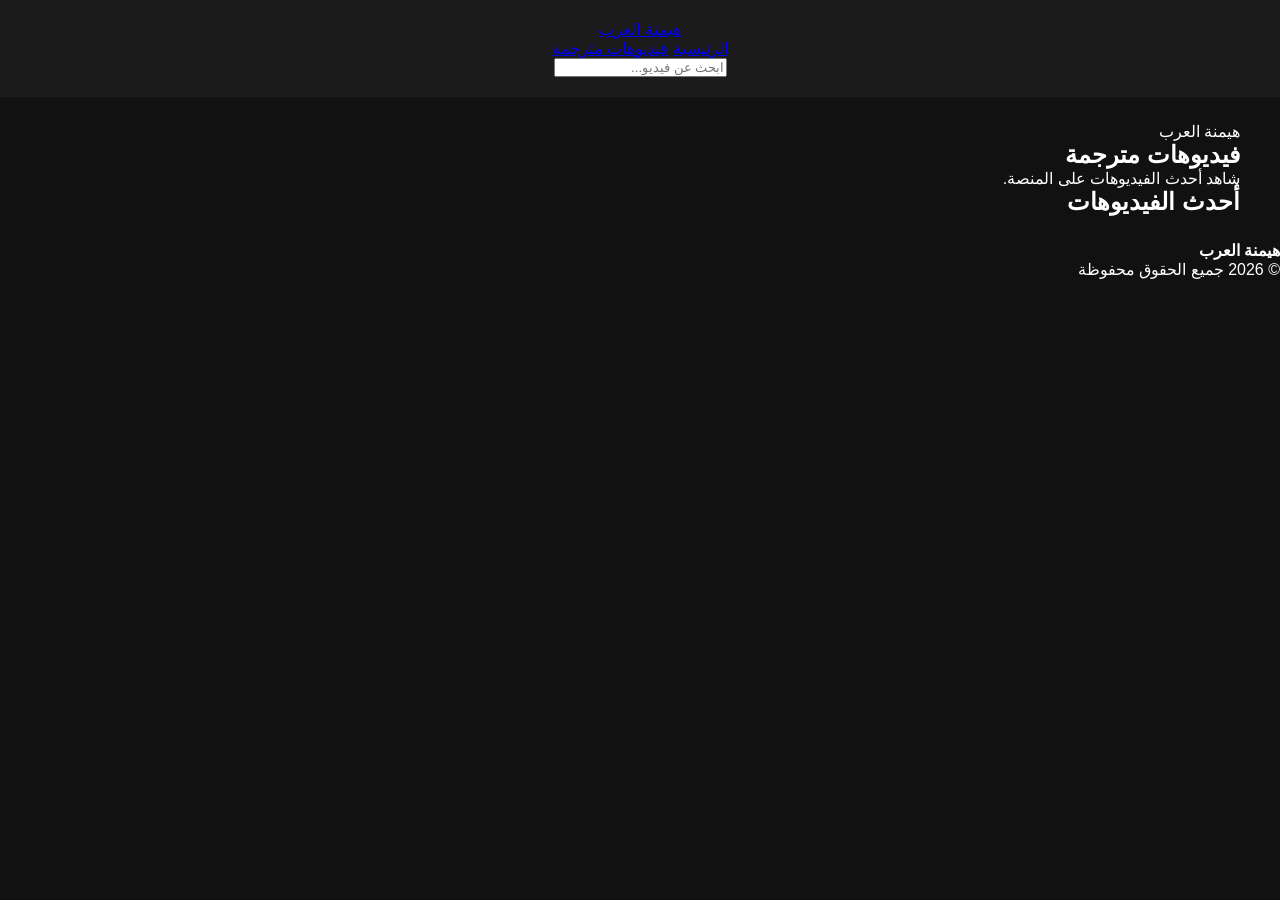
==== index.html @ cd554ab3 "Update index.html" ====
<!DOCTYPE html>
<html lang="ar" dir="rtl">
<head>
  <meta charset="UTF-8">
  <meta name="viewport" content="width=device-width, initial-scale=1.0">
  <title>هيمنة العرب</title>
  <link rel="stylesheet" href="style.css">
</head>

<body>

<header class="header">
  <a href="index.html" class="logo">هيمنة العرب</a>

  <nav>
    <a href="index.html">الرئيسية</a>
    <a href="#videos">فيديوهات مترجمة</a>
  </nav>

  <input
    id="searchInput"
    type="search"
    placeholder="ابحث عن فيديو..."
  >
</header>

<main>

  <section class="hero">
    <span>هيمنة العرب</span>
    <h1>فيديوهات مترجمة</h1>
    <p>شاهد أحدث الفيديوهات على المنصة.</p>
  </section>

  <section id="videos">

    <div class="section-title">
      <h2>أحدث الفيديوهات</h2>
      <span id="videoCount"></span>
    </div>

    <div id="videosGrid" class="videos-grid"></div>

  </section>

</main>

<footer>
  <strong>هيمنة العرب</strong>
  <p>© 2026 جميع الحقوق محفوظة</p>
</footer>

<script src="script.js"></script>

</body>
</html>
---- style.css ----
* {
    box-sizing: border-box;
    margin: 0;
    padding: 0;
}

body {
    background: #111;
    color: white;
    font-family: Arial, sans-serif;
}

header {
    background: #1c1c1c;
    padding: 20px;
    text-align: center;
    position: sticky;
    top: 0;
    z-index: 10;
}

header h1 {
    margin-bottom: 15px;
}

#search {
    width: 90%;
    max-width: 500px;
    padding: 12px;
    border: none;
    border-radius: 8px;
    font-size: 16px;
}

main {
    width: 95%;
    max-width: 1200px;
    margin: 25px auto;
}

.video-grid {
    display: grid;
    grid-template-columns: repeat(auto-fit, minmax(220px, 1fr));
    gap: 20px;
}

.video-card {
    background: #1e1e1e;
    border-radius: 10px;
    overflow: hidden;
    padding-bottom: 15px;
}

.video-card img {
    width: 100%;
    height: 150px;
    object-fit: cover;
    display: block;
}

.video-card h2 {
    font-size: 18px;
    padding: 12px;
}

.video-card button {
    margin-left: 12px;
    padding: 9px 15px;
    border: none;
    border-radius: 6px;
    cursor: pointer;
}

.player-section {
    margin-top: 35px;
    background: #1c1c1c;
    padding: 20px;
    border-radius: 10px;
}

.player-section h2 {
    margin-bottom: 15px;
}

#videoPlayer {
    width: 100%;
    max-height: 600px;
    background: black;
}

@media (max-width: 600px) {

    .video-grid {
        grid-template-columns: repeat(2, 1fr);
        gap: 10px;
    }

    .video-card img {
        height: 110px;
    }

    .video-card h2 {
        font-size: 15px;
    }
}
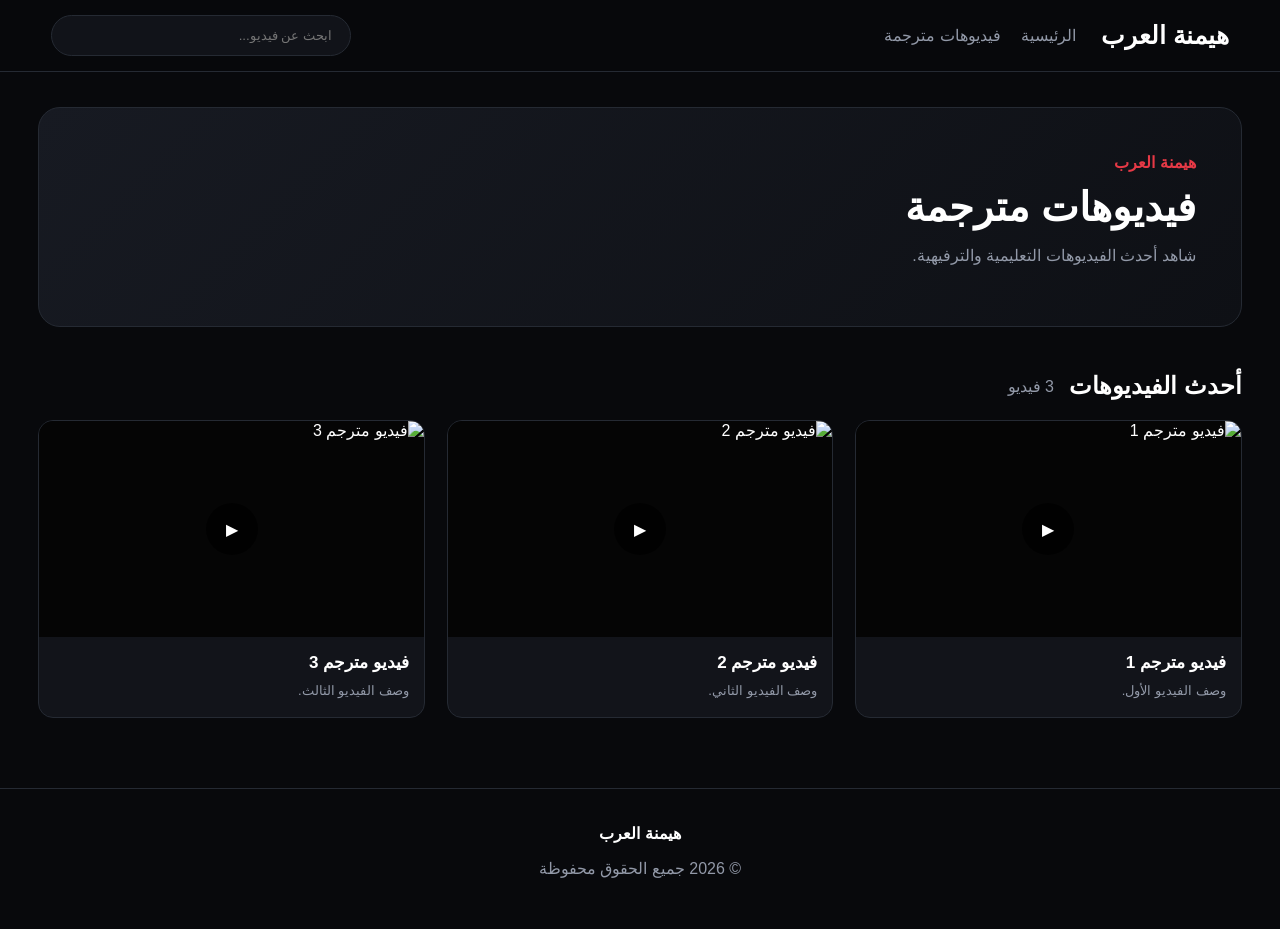
==== commit ff3a15b1: "Update index.html" ====
--- a/index.html
+++ b/index.html
@@ -3,14 +3,17 @@
 <head>
   <meta charset="UTF-8">
   <meta name="viewport" content="width=device-width, initial-scale=1.0">
-  <title>هيمنة العرب</title>
+  <title>هيمنة العرب | فيديوهات مترجمة</title>
   <link rel="stylesheet" href="style.css">
 </head>
 
 <body>
 
 <header class="header">
-  <a href="index.html" class="logo">هيمنة العرب</a>
+
+  <a href="index.html" class="logo">
+    هيمنة العرب
+  </a>
 
   <nav>
     <a href="index.html">الرئيسية</a>
@@ -22,33 +25,58 @@
     type="search"
     placeholder="ابحث عن فيديو..."
   >
+
 </header>
+
 
 <main>
 
   <section class="hero">
-    <span>هيمنة العرب</span>
-    <h1>فيديوهات مترجمة</h1>
-    <p>شاهد أحدث الفيديوهات على المنصة.</p>
+
+    <div>
+      <span>هيمنة العرب</span>
+
+      <h1>فيديوهات مترجمة</h1>
+
+      <p>
+        شاهد أحدث الفيديوهات التعليمية والترفيهية.
+      </p>
+    </div>
+
   </section>
+
 
   <section id="videos">
 
     <div class="section-title">
+
       <h2>أحدث الفيديوهات</h2>
+
       <span id="videoCount"></span>
+
     </div>
 
-    <div id="videosGrid" class="videos-grid"></div>
+
+    <div
+      id="videosGrid"
+      class="videos-grid">
+    </div>
 
   </section>
 
 </main>
 
+
 <footer>
+
   <strong>هيمنة العرب</strong>
-  <p>© 2026 جميع الحقوق محفوظة</p>
+
+  <p>
+    © 2026 جميع الحقوق محفوظة
+  </p>
+
 </footer>
+
 
 <script src="script.js"></script>
 
--- a/style.css
+++ b/style.css
@@ -1,105 +1,364 @@
 * {
-    box-sizing: border-box;
-    margin: 0;
-    padding: 0;
+  box-sizing: border-box;
+}
+
+:root {
+  --bg: #08090c;
+  --card: #12141a;
+  --border: #252a33;
+  --text: #ffffff;
+  --muted: #9299a8;
+  --accent: #e63946;
 }
 
 body {
-    background: #111;
-    color: white;
-    font-family: Arial, sans-serif;
-}
-
-header {
-    background: #1c1c1c;
-    padding: 20px;
-    text-align: center;
-    position: sticky;
-    top: 0;
-    z-index: 10;
-}
-
-header h1 {
-    margin-bottom: 15px;
-}
-
-#search {
-    width: 90%;
-    max-width: 500px;
-    padding: 12px;
-    border: none;
-    border-radius: 8px;
-    font-size: 16px;
+  margin: 0;
+  background: var(--bg);
+  color: var(--text);
+  font-family: Arial, Tahoma, sans-serif;
+}
+
+a {
+  color: inherit;
+  text-decoration: none;
+}
+
+.header {
+  position: sticky;
+  top: 0;
+  z-index: 10;
+
+  min-height: 72px;
+  padding: 12px 4%;
+
+  display: flex;
+  align-items: center;
+  gap: 25px;
+
+  background: rgba(8, 9, 12, .95);
+  border-bottom: 1px solid var(--border);
+}
+
+.logo {
+  font-size: 25px;
+  font-weight: 900;
+  white-space: nowrap;
+}
+
+nav {
+  display: flex;
+  gap: 20px;
+}
+
+nav a,
+.back-top,
+.back-button {
+  color: var(--muted);
+}
+
+nav a:hover,
+.back-top:hover,
+.back-button:hover {
+  color: white;
+}
+
+#searchInput {
+  width: 300px;
+  max-width: 100%;
+  margin-right: auto;
+
+  padding: 12px 18px;
+
+  border: 1px solid var(--border);
+  border-radius: 25px;
+
+  background: #111319;
+  color: white;
+  outline: none;
 }
 
 main {
-    width: 95%;
-    max-width: 1200px;
-    margin: 25px auto;
-}
-
-.video-grid {
-    display: grid;
-    grid-template-columns: repeat(auto-fit, minmax(220px, 1fr));
-    gap: 20px;
+  width: min(1250px, 94%);
+  margin: 35px auto 70px;
+}
+
+.hero {
+  padding: 45px;
+  margin-bottom: 45px;
+
+  border: 1px solid var(--border);
+  border-radius: 22px;
+
+  background: linear-gradient(
+    135deg,
+    #171a22,
+    #0e1015
+  );
+}
+
+.hero span {
+  color: var(--accent);
+  font-weight: bold;
+}
+
+.hero h1 {
+  margin: 12px 0;
+  font-size: 40px;
+}
+
+.hero p {
+  color: var(--muted);
+}
+
+.section-title {
+  display: flex;
+  align-items: center;
+  gap: 15px;
+
+  margin-bottom: 20px;
+}
+
+.section-title h2 {
+  margin: 0;
+}
+
+#videoCount {
+  color: var(--muted);
+}
+
+.videos-grid {
+  display: grid;
+  grid-template-columns: repeat(3, 1fr);
+  gap: 22px;
 }
 
 .video-card {
-    background: #1e1e1e;
-    border-radius: 10px;
-    overflow: hidden;
-    padding-bottom: 15px;
-}
-
-.video-card img {
+  overflow: hidden;
+
+  background: var(--card);
+  border: 1px solid var(--border);
+  border-radius: 15px;
+
+  cursor: pointer;
+  transition: .2s;
+}
+
+.video-card:hover {
+  transform: translateY(-5px);
+  border-color: #3a404d;
+}
+
+.thumbnail {
+  position: relative;
+  width: 100%;
+  aspect-ratio: 16 / 9;
+  background: #050505;
+}
+
+.thumbnail img {
+  width: 100%;
+  height: 100%;
+  object-fit: cover;
+}
+
+.play-icon {
+  position: absolute;
+
+  top: 50%;
+  left: 50%;
+
+  transform: translate(-50%, -50%);
+
+  width: 52px;
+  height: 52px;
+
+  display: flex;
+  align-items: center;
+  justify-content: center;
+
+  border-radius: 50%;
+  background: rgba(0, 0, 0, .75);
+}
+
+.video-info {
+  padding: 15px;
+}
+
+.video-info h3 {
+  margin: 0 0 8px;
+  font-size: 17px;
+}
+
+.video-info p {
+  margin: 0;
+  color: var(--muted);
+  font-size: 13px;
+  line-height: 1.6;
+}
+
+/* صفحة المشاهدة */
+
+.watch-layout {
+  display: grid;
+  grid-template-columns: minmax(0, 1fr) 320px;
+  gap: 25px;
+  align-items: start;
+}
+
+.back-button {
+  display: inline-block;
+  margin-bottom: 15px;
+}
+
+.player-box {
+  width: 100%;
+  aspect-ratio: 16 / 9;
+
+  overflow: hidden;
+
+  background: black;
+  border: 1px solid var(--border);
+  border-radius: 15px;
+}
+
+.player-box iframe {
+  width: 100%;
+  height: 100%;
+  border: 0;
+}
+
+.watch-info h1 {
+  font-size: 27px;
+  line-height: 1.5;
+}
+
+#videoDescription {
+  color: var(--muted);
+  line-height: 1.8;
+}
+
+.like-button {
+  margin-top: 15px;
+
+  padding: 11px 18px;
+
+  border: 1px solid var(--border);
+  border-radius: 10px;
+
+  background: #151820;
+  color: white;
+
+  cursor: pointer;
+}
+
+.like-button.liked {
+  border-color: var(--accent);
+}
+
+/* الاقتراحات */
+
+.sidebar {
+  position: sticky;
+  top: 95px;
+
+  padding: 18px;
+
+  background: var(--card);
+  border: 1px solid var(--border);
+  border-radius: 15px;
+}
+
+.sidebar h2 {
+  margin-top: 0;
+  font-size: 18px;
+}
+
+.related-card {
+  display: flex;
+  gap: 10px;
+
+  padding: 10px 0;
+
+  border-bottom: 1px solid var(--border);
+  cursor: pointer;
+}
+
+.related-thumb {
+  width: 105px;
+  height: 60px;
+
+  flex-shrink: 0;
+
+  overflow: hidden;
+  border-radius: 7px;
+  background: #050505;
+}
+
+.related-thumb img {
+  width: 100%;
+  height: 100%;
+  object-fit: cover;
+}
+
+.related-title {
+  font-size: 13px;
+  line-height: 1.5;
+}
+
+footer {
+  padding: 35px 20px;
+  text-align: center;
+
+  border-top: 1px solid var(--border);
+  color: var(--muted);
+}
+
+footer strong {
+  color: white;
+}
+
+@media (max-width: 950px) {
+
+  .watch-layout {
+    grid-template-columns: 1fr;
+  }
+
+  .sidebar {
+    position: static;
+  }
+}
+
+@media (max-width: 800px) {
+
+  .videos-grid {
+    grid-template-columns: repeat(2, 1fr);
+  }
+
+  nav {
+    display: none;
+  }
+}
+
+@media (max-width: 560px) {
+
+  .header {
+    flex-wrap: wrap;
+  }
+
+  #searchInput {
+    order: 3;
     width: 100%;
-    height: 150px;
-    object-fit: cover;
-    display: block;
-}
-
-.video-card h2 {
-    font-size: 18px;
-    padding: 12px;
-}
-
-.video-card button {
-    margin-left: 12px;
-    padding: 9px 15px;
-    border: none;
-    border-radius: 6px;
-    cursor: pointer;
-}
-
-.player-section {
-    margin-top: 35px;
-    background: #1c1c1c;
-    padding: 20px;
-    border-radius: 10px;
-}
-
-.player-section h2 {
-    margin-bottom: 15px;
-}
-
-#videoPlayer {
-    width: 100%;
-    max-height: 600px;
-    background: black;
-}
-
-@media (max-width: 600px) {
-
-    .video-grid {
-        grid-template-columns: repeat(2, 1fr);
-        gap: 10px;
-    }
-
-    .video-card img {
-        height: 110px;
-    }
-
-    .video-card h2 {
-        font-size: 15px;
-    }
-}+  }
+
+  .hero {
+    padding: 25px;
+  }
+
+  .hero h1 {
+    font-size: 29px;
+  }
+
+  .videos-grid {
+    grid-template-columns: 1fr;
+  }
+}
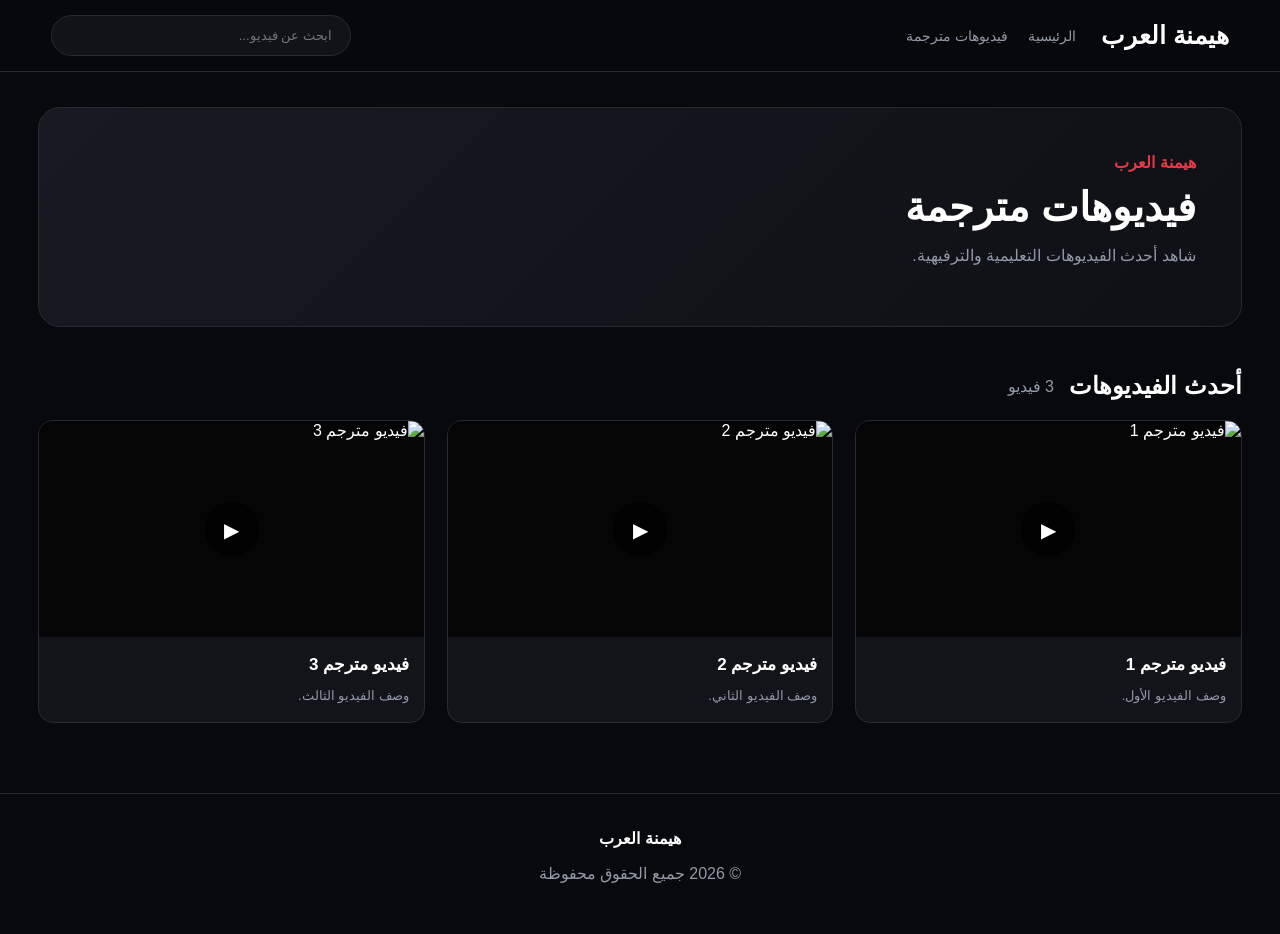
==== commit de1da454: "Refactor index.html with new video section and scripts" ====
--- a/index.html
+++ b/index.html
@@ -1,24 +1,47 @@
 <!DOCTYPE html>
 <html lang="ar" dir="rtl">
+
 <head>
   <meta charset="UTF-8">
-  <meta name="viewport" content="width=device-width, initial-scale=1.0">
-  <title>هيمنة العرب | فيديوهات مترجمة</title>
-  <link rel="stylesheet" href="style.css">
+
+  <meta
+    name="viewport"
+    content="width=device-width, initial-scale=1.0">
+
+  <title>
+    هيمنة العرب | فيديوهات مترجمة
+  </title>
+
+  <link
+    rel="stylesheet"
+    href="style.css">
 </head>
 
+
 <body>
 
+
 <header class="header">
 
-  <a href="index.html" class="logo">
+  <a
+    href="index.html"
+    class="logo">
     هيمنة العرب
   </a>
 
+
   <nav>
-    <a href="index.html">الرئيسية</a>
-    <a href="#videos">فيديوهات مترجمة</a>
+
+    <a href="index.html">
+      الرئيسية
+    </a>
+
+    <a href="#videos">
+      فيديوهات مترجمة
+    </a>
+
   </nav>
+
 
   <input
     id="searchInput"
@@ -29,37 +52,181 @@
 </header>
 
 
+
 <main>
 
+
   <section class="hero">
 
     <div>
-      <span>هيمنة العرب</span>
-
-      <h1>فيديوهات مترجمة</h1>
+
+      <span>
+        هيمنة العرب
+      </span>
+
+      <h1>
+        فيديوهات مترجمة
+      </h1>
 
       <p>
         شاهد أحدث الفيديوهات التعليمية والترفيهية.
       </p>
+
     </div>
 
   </section>
 
 
+
   <section id="videos">
 
     <div class="section-title">
 
-      <h2>أحدث الفيديوهات</h2>
-
-      <span id="videoCount"></span>
+      <h2>
+        أحدث الفيديوهات
+      </h2>
+
+      <span id="videoCount">
+        3 فيديوهات
+      </span>
 
     </div>
+
 
 
     <div
       id="videosGrid"
       class="videos-grid">
+
+
+      <!-- فيديو 1 -->
+
+      <article
+        class="video-card"
+        onclick="openVideo(1)">
+
+        <div class="thumbnail generated-thumbnail">
+
+          <div class="thumbnail-content">
+
+            <span class="thumbnail-brand">
+              هيمنة العرب
+            </span>
+
+            <span class="thumbnail-play">
+              ▶
+            </span>
+
+            <strong>
+              فيديو مترجم 1
+            </strong>
+
+          </div>
+
+        </div>
+
+
+        <div class="video-info">
+
+          <h3>
+            فيديو مترجم 1
+          </h3>
+
+          <p>
+            وصف الفيديو الأول.
+          </p>
+
+        </div>
+
+      </article>
+
+
+
+      <!-- فيديو 2 -->
+
+      <article
+        class="video-card"
+        onclick="openVideo(2)">
+
+        <div class="thumbnail generated-thumbnail">
+
+          <div class="thumbnail-content">
+
+            <span class="thumbnail-brand">
+              هيمنة العرب
+            </span>
+
+            <span class="thumbnail-play">
+              ▶
+            </span>
+
+            <strong>
+              فيديو مترجم 2
+            </strong>
+
+          </div>
+
+        </div>
+
+
+        <div class="video-info">
+
+          <h3>
+            فيديو مترجم 2
+          </h3>
+
+          <p>
+            وصف الفيديو الثاني.
+          </p>
+
+        </div>
+
+      </article>
+
+
+
+      <!-- فيديو 3 -->
+
+      <article
+        class="video-card"
+        onclick="openVideo(3)">
+
+        <div class="thumbnail generated-thumbnail">
+
+          <div class="thumbnail-content">
+
+            <span class="thumbnail-brand">
+              هيمنة العرب
+            </span>
+
+            <span class="thumbnail-play">
+              ▶
+            </span>
+
+            <strong>
+              فيديو مترجم 3
+            </strong>
+
+          </div>
+
+        </div>
+
+
+        <div class="video-info">
+
+          <h3>
+            فيديو مترجم 3
+          </h3>
+
+          <p>
+            وصف الفيديو الثالث.
+          </p>
+
+        </div>
+
+      </article>
+
+
     </div>
 
   </section>
@@ -67,9 +234,12 @@
 </main>
 
 
+
 <footer>
 
-  <strong>هيمنة العرب</strong>
+  <strong>
+    هيمنة العرب
+  </strong>
 
   <p>
     © 2026 جميع الحقوق محفوظة
@@ -78,7 +248,22 @@
 </footer>
 
 
+
+<script>
+
+function openVideo(id) {
+
+  window.location.href =
+    "./watch.html?id=" + id;
+
+}
+
+</script>
+
+
 <script src="script.js"></script>
 
+
 </body>
+
 </html>
--- a/style.css
+++ b/style.css
@@ -11,6 +11,10 @@
   --accent: #e63946;
 }
 
+html {
+  scroll-behavior: smooth;
+}
+
 body {
   margin: 0;
   background: var(--bg);
@@ -23,20 +27,29 @@
   text-decoration: none;
 }
 
+
+/* HEADER */
+
 .header {
   position: sticky;
   top: 0;
-  z-index: 10;
+  z-index: 100;
 
   min-height: 72px;
+
   padding: 12px 4%;
 
   display: flex;
   align-items: center;
+
   gap: 25px;
 
-  background: rgba(8, 9, 12, .95);
-  border-bottom: 1px solid var(--border);
+  background: rgba(8, 9, 12, .96);
+
+  border-bottom:
+    1px solid var(--border);
+
+  backdrop-filter: blur(10px);
 }
 
 .logo {
@@ -50,21 +63,19 @@
   gap: 20px;
 }
 
-nav a,
-.back-top,
-.back-button {
-  color: var(--muted);
-}
-
-nav a:hover,
-.back-top:hover,
-.back-button:hover {
+nav a {
+  color: var(--muted);
+  font-size: 14px;
+}
+
+nav a:hover {
   color: white;
 }
 
 #searchInput {
   width: 300px;
   max-width: 100%;
+
   margin-right: auto;
 
   padding: 12px 18px;
@@ -74,26 +85,40 @@
 
   background: #111319;
   color: white;
+
   outline: none;
 }
+
+
+/* MAIN */
 
 main {
   width: min(1250px, 94%);
-  margin: 35px auto 70px;
-}
+
+  margin:
+    35px auto
+    70px;
+}
+
+
+/* HERO */
 
 .hero {
   padding: 45px;
+
   margin-bottom: 45px;
 
-  border: 1px solid var(--border);
+  border:
+    1px solid var(--border);
+
   border-radius: 22px;
 
-  background: linear-gradient(
-    135deg,
-    #171a22,
-    #0e1015
-  );
+  background:
+    linear-gradient(
+      135deg,
+      #171a22,
+      #0e1015
+    );
 }
 
 .hero span {
@@ -103,16 +128,22 @@
 
 .hero h1 {
   margin: 12px 0;
+
   font-size: 40px;
 }
 
 .hero p {
   color: var(--muted);
 }
+
+
+/* SECTION */
 
 .section-title {
   display: flex;
+
   align-items: center;
+
   gap: 15px;
 
   margin-bottom: 20px;
@@ -126,40 +157,64 @@
   color: var(--muted);
 }
 
+
+/* GRID */
+
 .videos-grid {
   display: grid;
-  grid-template-columns: repeat(3, 1fr);
+
+  grid-template-columns:
+    repeat(3, minmax(0, 1fr));
+
   gap: 22px;
 }
+
+
+/* CARD */
 
 .video-card {
   overflow: hidden;
 
   background: var(--card);
-  border: 1px solid var(--border);
+
+  border:
+    1px solid var(--border);
+
   border-radius: 15px;
 
   cursor: pointer;
-  transition: .2s;
+
+  transition:
+    transform .2s ease,
+    border-color .2s ease;
 }
 
 .video-card:hover {
   transform: translateY(-5px);
-  border-color: #3a404d;
-}
+
+  border-color: #414754;
+}
+
 
 .thumbnail {
   position: relative;
+
   width: 100%;
+
   aspect-ratio: 16 / 9;
+
   background: #050505;
 }
 
 .thumbnail img {
   width: 100%;
   height: 100%;
+
   object-fit: cover;
-}
+
+  display: block;
+}
+
 
 .play-icon {
   position: absolute;
@@ -167,121 +222,193 @@
   top: 50%;
   left: 50%;
 
-  transform: translate(-50%, -50%);
-
-  width: 52px;
-  height: 52px;
+  transform:
+    translate(-50%, -50%);
+
+  width: 55px;
+  height: 55px;
 
   display: flex;
+
   align-items: center;
   justify-content: center;
 
   border-radius: 50%;
-  background: rgba(0, 0, 0, .75);
-}
+
+  background:
+    rgba(0, 0, 0, .75);
+
+  font-size: 20px;
+}
+
 
 .video-info {
   padding: 15px;
 }
 
 .video-info h3 {
-  margin: 0 0 8px;
+  margin:
+    0 0 8px;
+
   font-size: 17px;
+
+  line-height: 1.5;
 }
 
 .video-info p {
   margin: 0;
-  color: var(--muted);
+
+  color: var(--muted);
+
   font-size: 13px;
+
   line-height: 1.6;
 }
 
-/* صفحة المشاهدة */
+
+/* WATCH */
 
 .watch-layout {
   display: grid;
-  grid-template-columns: minmax(0, 1fr) 320px;
+
+  grid-template-columns:
+    minmax(0, 1fr)
+    320px;
+
   gap: 25px;
+
   align-items: start;
 }
+
+.watch-main {
+  min-width: 0;
+}
+
 
 .back-button {
   display: inline-block;
+
   margin-bottom: 15px;
-}
+
+  color: var(--muted);
+}
+
+.back-button:hover {
+  color: white;
+}
+
 
 .player-box {
   width: 100%;
+
   aspect-ratio: 16 / 9;
 
   overflow: hidden;
 
   background: black;
-  border: 1px solid var(--border);
+
+  border:
+    1px solid var(--border);
+
   border-radius: 15px;
 }
 
 .player-box iframe {
   width: 100%;
   height: 100%;
+
   border: 0;
 }
 
+
+.watch-info {
+  padding-top: 20px;
+}
+
 .watch-info h1 {
+  margin: 0 0 12px;
+
   font-size: 27px;
+
   line-height: 1.5;
 }
 
 #videoDescription {
   color: var(--muted);
+
   line-height: 1.8;
 }
+
+
+/* LIKE */
 
 .like-button {
   margin-top: 15px;
 
   padding: 11px 18px;
 
-  border: 1px solid var(--border);
+  border:
+    1px solid var(--border);
+
   border-radius: 10px;
 
   background: #151820;
+
   color: white;
 
   cursor: pointer;
+}
+
+.like-button:hover {
+  background: #20242d;
 }
 
 .like-button.liked {
   border-color: var(--accent);
 }
 
-/* الاقتراحات */
+
+/* SIDEBAR */
 
 .sidebar {
   position: sticky;
+
   top: 95px;
 
   padding: 18px;
 
   background: var(--card);
-  border: 1px solid var(--border);
+
+  border:
+    1px solid var(--border);
+
   border-radius: 15px;
 }
 
 .sidebar h2 {
   margin-top: 0;
+
   font-size: 18px;
 }
+
 
 .related-card {
   display: flex;
+
   gap: 10px;
 
   padding: 10px 0;
 
-  border-bottom: 1px solid var(--border);
+  border-bottom:
+    1px solid var(--border);
+
   cursor: pointer;
 }
+
+.related-card:last-child {
+  border-bottom: 0;
+}
+
 
 .related-thumb {
   width: 105px;
@@ -290,26 +417,37 @@
   flex-shrink: 0;
 
   overflow: hidden;
+
   border-radius: 7px;
+
   background: #050505;
 }
 
 .related-thumb img {
   width: 100%;
   height: 100%;
+
   object-fit: cover;
 }
+
 
 .related-title {
   font-size: 13px;
+
   line-height: 1.5;
 }
+
+
+/* FOOTER */
 
 footer {
   padding: 35px 20px;
+
   text-align: center;
 
-  border-top: 1px solid var(--border);
+  border-top:
+    1px solid var(--border);
+
   color: var(--muted);
 }
 
@@ -317,6 +455,9 @@
   color: white;
 }
 
+
+/* RESPONSIVE */
+
 @media (max-width: 950px) {
 
   .watch-layout {
@@ -326,18 +467,23 @@
   .sidebar {
     position: static;
   }
-}
+
+}
+
 
 @media (max-width: 800px) {
 
   .videos-grid {
-    grid-template-columns: repeat(2, 1fr);
+    grid-template-columns:
+      repeat(2, minmax(0, 1fr));
   }
 
   nav {
     display: none;
   }
-}
+
+}
+
 
 @media (max-width: 560px) {
 
@@ -361,4 +507,9 @@
   .videos-grid {
     grid-template-columns: 1fr;
   }
-}
+
+  .watch-info h1 {
+    font-size: 21px;
+  }
+
+}
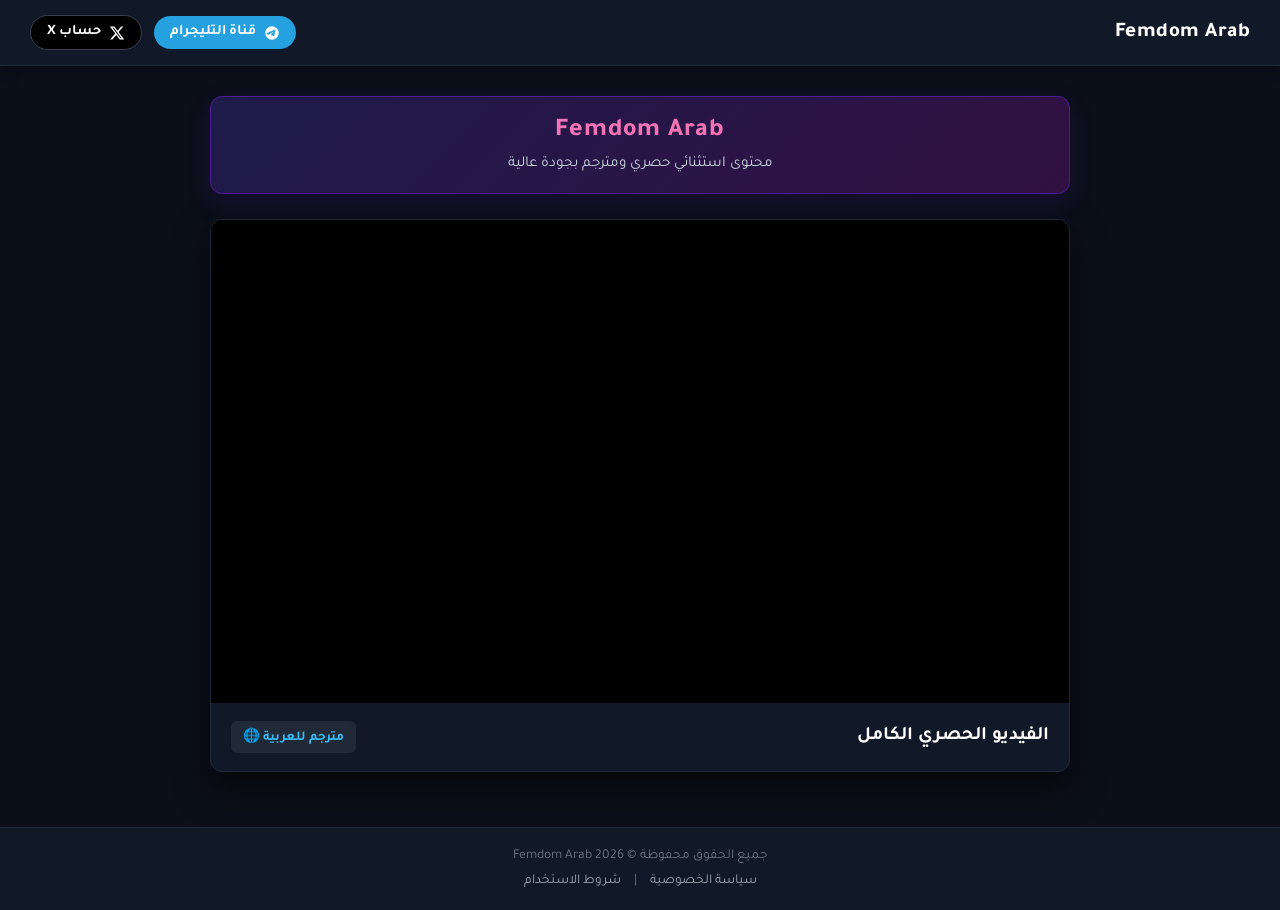
==== commit f0ae1c7f: "Revamp index.html for Femdom Arab site" ====
--- a/index.html
+++ b/index.html
@@ -1,269 +1,260 @@
 <!DOCTYPE html>
 <html lang="ar" dir="rtl">
-
 <head>
-  <meta charset="UTF-8">
-
-  <meta
-    name="viewport"
-    content="width=device-width, initial-scale=1.0">
-
-  <title>
-    هيمنة العرب | فيديوهات مترجمة
-  </title>
-
-  <link
-    rel="stylesheet"
-    href="style.css">
+    <meta charset="UTF-8">
+    <meta name="viewport" content="width=device-width, initial-scale=1.0">
+    <title>Femdom Arab - المحتوى الحصري</title>
+    <!-- خط Tajawal الواضح والأنيق -->
+    <link href="https://fonts.googleapis.com/css2?family=Tajawal:wght@400;500;700;800&display=swap" rel="stylesheet">
+    <style>
+        * {
+            box-sizing: border-box;
+            margin: 0;
+            padding: 0;
+            font-family: 'Tajawal', sans-serif;
+        }
+
+        body {
+            background-color: #0b0f19;
+            color: #f1f5f9;
+            display: flex;
+            flex-direction: column;
+            min-height: 100vh;
+        }
+
+        /* رأس الصفحة الفاخر */
+        header {
+            background-color: #111827;
+            padding: 15px 30px;
+            display: flex;
+            justify-content: space-between;
+            align-items: center;
+            border-bottom: 1px solid #1f2937;
+            box-shadow: 0 4px 12px rgba(0, 0, 0, 0.3);
+        }
+
+        .logo {
+            font-size: 1.3rem;
+            font-weight: 800;
+            color: #ffffff;
+            letter-spacing: 0.5px;
+        }
+
+        /* أزرار التواصل العلوية (X و تليجرام) */
+        .social-buttons {
+            display: flex;
+            gap: 12px;
+            align-items: center;
+        }
+
+        .btn-social {
+            display: flex;
+            align-items: center;
+            gap: 8px;
+            padding: 8px 16px;
+            border-radius: 30px;
+            text-decoration: none;
+            font-size: 0.9rem;
+            font-weight: 600;
+            transition: all 0.3s ease;
+        }
+
+        .x-btn {
+            background-color: #000000;
+            color: #ffffff;
+            border: 1px solid #374151;
+        }
+
+        .x-btn:hover {
+            background-color: #1f2937;
+        }
+
+        .telegram-btn {
+            background-color: #24a1de;
+            color: #ffffff;
+        }
+
+        .telegram-btn:hover {
+            background-color: #1b8ac4;
+        }
+
+        .btn-social svg {
+            width: 16px;
+            height: 16px;
+            fill: currentColor;
+        }
+
+        /* المحتوى الرئيسي */
+        main {
+            flex: 1;
+            display: flex;
+            flex-direction: column;
+            align-items: center;
+            justify-content: center;
+            padding: 30px 20px;
+            max-width: 900px;
+            margin: 0 auto;
+            width: 100%;
+        }
+
+        /* قسم الهوية البصرية */
+        .theme-banner {
+            width: 100%;
+            background: linear-gradient(135deg, #1e1b4b 0%, #311042 100%);
+            border: 1px solid #4c1d95;
+            border-radius: 12px;
+            padding: 20px;
+            text-align: center;
+            margin-bottom: 25px;
+            box-shadow: 0 10px 25px rgba(76, 29, 149, 0.2);
+        }
+
+        .theme-banner h2 {
+            font-size: 1.6rem;
+            font-weight: 800;
+            color: #f472b6;
+            margin-bottom: 8px;
+            letter-spacing: 1px;
+        }
+
+        .theme-banner p {
+            font-size: 0.95rem;
+            color: #cbd5e1;
+        }
+
+        /* حاوية الفيديو */
+        .video-wrapper {
+            width: 100%;
+            background-color: #111827;
+            border-radius: 12px;
+            overflow: hidden;
+            box-shadow: 0 15px 35px rgba(0, 0, 0, 0.6);
+            margin-bottom: 25px;
+            border: 1px solid #1f2937;
+        }
+
+        .video-container {
+            position: relative;
+            width: 100%;
+            padding-bottom: 56.25%; /* 16:9 Aspect Ratio */
+            background-color: #000;
+        }
+
+        .video-container iframe {
+            position: absolute;
+            top: 0;
+            left: 0;
+            width: 100%;
+            height: 100%;
+            border: none;
+        }
+
+        .video-details {
+            padding: 18px 20px;
+            display: flex;
+            justify-content: space-between;
+            align-items: center;
+            flex-wrap: wrap;
+            gap: 12px;
+        }
+
+        .video-main-title {
+            font-size: 1.2rem;
+            font-weight: 700;
+            color: #ffffff;
+        }
+
+        .sub-tag {
+            background-color: #1f2937;
+            color: #38bdf8;
+            padding: 6px 12px;
+            border-radius: 6px;
+            font-size: 0.85rem;
+            font-weight: 700;
+        }
+
+        /* تذييل الصفحة */
+        footer {
+            background-color: #111827;
+            text-align: center;
+            padding: 20px;
+            font-size: 0.85rem;
+            color: #6b7280;
+            border-top: 1px solid #1f2937;
+        }
+
+        footer a {
+            color: #9ca3af;
+            text-decoration: none;
+            margin: 0 10px;
+        }
+
+        footer a:hover {
+            color: #ffffff;
+        }
+
+        /* التجاوب مع الهواتف */
+        @media (max-width: 768px) {
+            header {
+                flex-direction: column;
+                gap: 12px;
+                padding: 15px;
+            }
+            .social-buttons {
+                width: 100%;
+                justify-content: center;
+            }
+        }
+    </style>
 </head>
-
-
 <body>
 
-
-<header class="header">
-
-  <a
-    href="index.html"
-    class="logo">
-    هيمنة العرب
-  </a>
-
-
-  <nav>
-
-    <a href="index.html">
-      الرئيسية
-    </a>
-
-    <a href="#videos">
-      فيديوهات مترجمة
-    </a>
-
-  </nav>
-
-
-  <input
-    id="searchInput"
-    type="search"
-    placeholder="ابحث عن فيديو..."
-  >
-
-</header>
-
-
-
-<main>
-
-
-  <section class="hero">
-
-    <div>
-
-      <span>
-        هيمنة العرب
-      </span>
-
-      <h1>
-        فيديوهات مترجمة
-      </h1>
-
-      <p>
-        شاهد أحدث الفيديوهات التعليمية والترفيهية.
-      </p>
-
-    </div>
-
-  </section>
-
-
-
-  <section id="videos">
-
-    <div class="section-title">
-
-      <h2>
-        أحدث الفيديوهات
-      </h2>
-
-      <span id="videoCount">
-        3 فيديوهات
-      </span>
-
-    </div>
-
-
-
-    <div
-      id="videosGrid"
-      class="videos-grid">
-
-
-      <!-- فيديو 1 -->
-
-      <article
-        class="video-card"
-        onclick="openVideo(1)">
-
-        <div class="thumbnail generated-thumbnail">
-
-          <div class="thumbnail-content">
-
-            <span class="thumbnail-brand">
-              هيمنة العرب
-            </span>
-
-            <span class="thumbnail-play">
-              ▶
-            </span>
-
-            <strong>
-              فيديو مترجم 1
-            </strong>
-
-          </div>
-
-        </div>
-
-
-        <div class="video-info">
-
-          <h3>
-            فيديو مترجم 1
-          </h3>
-
-          <p>
-            وصف الفيديو الأول.
-          </p>
-
-        </div>
-
-      </article>
-
-
-
-      <!-- فيديو 2 -->
-
-      <article
-        class="video-card"
-        onclick="openVideo(2)">
-
-        <div class="thumbnail generated-thumbnail">
-
-          <div class="thumbnail-content">
-
-            <span class="thumbnail-brand">
-              هيمنة العرب
-            </span>
-
-            <span class="thumbnail-play">
-              ▶
-            </span>
-
-            <strong>
-              فيديو مترجم 2
-            </strong>
-
-          </div>
-
-        </div>
-
-
-        <div class="video-info">
-
-          <h3>
-            فيديو مترجم 2
-          </h3>
-
-          <p>
-            وصف الفيديو الثاني.
-          </p>
-
-        </div>
-
-      </article>
-
-
-
-      <!-- فيديو 3 -->
-
-      <article
-        class="video-card"
-        onclick="openVideo(3)">
-
-        <div class="thumbnail generated-thumbnail">
-
-          <div class="thumbnail-content">
-
-            <span class="thumbnail-brand">
-              هيمنة العرب
-            </span>
-
-            <span class="thumbnail-play">
-              ▶
-            </span>
-
-            <strong>
-              فيديو مترجم 3
-            </strong>
-
-          </div>
-
-        </div>
-
-
-        <div class="video-info">
-
-          <h3>
-            فيديو مترجم 3
-          </h3>
-
-          <p>
-            وصف الفيديو الثالث.
-          </p>
-
-        </div>
-
-      </article>
-
-
-    </div>
-
-  </section>
-
-</main>
-
-
-
-<footer>
-
-  <strong>
-    هيمنة العرب
-  </strong>
-
-  <p>
-    © 2026 جميع الحقوق محفوظة
-  </p>
-
-</footer>
-
-
-
-<script>
-
-function openVideo(id) {
-
-  window.location.href =
-    "./watch.html?id=" + id;
-
-}
-
-</script>
-
-
-<script src="script.js"></script>
-
+    <!-- رأس الصفحة -->
+    <header>
+        <div class="logo">Femdom Arab</div>
+        <div class="social-buttons">
+            <!-- قناة التليجرام -->
+            <a href="https://t.me/dominatrixmaroc" target="_blank" class="btn-social telegram-btn">
+                <svg viewBox="0 0 24 24"><path d="M12 2C6.48 2 2 6.48 2 12s4.48 10 10 10 10-4.48 10-10S17.52 2 12 2zm4.64 6.8c-.15 1.58-.8 5.42-1.13 7.19-.14.75-.42 1-.68 1.03-.58.05-1.02-.38-1.58-.75-.88-.58-1.38-.94-2.23-1.5-.99-.65-.35-1.01.22-1.59.15-.15 2.71-2.48 2.76-2.69.01-.03.01-.14-.07-.2-.08-.06-.19-.04-.27-.02-.12.03-1.99 1.27-5.62 3.72-.53.36-1.01.54-1.44.53-.47-.01-1.37-.26-2.03-.48-.82-.27-1.47-.42-1.42-.88.03-.24.35-.49.97-.75 3.8-1.65 6.33-2.74 7.59-3.28 3.61-1.57 4.36-1.84 4.85-1.85.11 0 .37.03.54.17.14.12.18.28.2.45-.02.07-.02.13-.04.2z"/></svg>
+                قناة التليجرام
+            </a>
+            <!-- حساب X الخاص بك -->
+            <a href="https://x.com/arabmen12" target="_blank" class="btn-social x-btn">
+                <svg viewBox="0 0 24 24"><path d="M18.244 2.25h3.308l-7.227 8.26 8.502 11.24H16.17l-5.214-6.817L4.99 21.75H1.68l7.73-8.835L1.254 2.25H8.08l4.713 6.231zm-1.161 17.52h1.833L7.084 4.126H5.117z"/></svg>
+                حساب X
+            </a>
+        </div>
+    </header>
+
+    <!-- المحتوى الرئيسي -->
+    <main>
+        <!-- لافتة Femdom Arab -->
+        <div class="theme-banner">
+            <h2>Femdom Arab</h2>
+            <p>محتوى استثنائي حصري ومترجم بجودة عالية</p>
+        </div>
+
+        <!-- صندوق الفيديو -->
+        <div class="video-wrapper">
+            <div class="video-container">
+                <!-- استبدل YOUR_VIDEO_ID برمز الفيديو الخاص بك على يوتيوب -->
+                <iframe src="https://www.youtube.com/embed/YOUR_VIDEO_ID?cc_load_policy=1" allowfullscreen></iframe>
+            </div>
+            <div class="video-details">
+                <div class="video-main-title">الفيديو الحصري الكامل</div>
+                <div class="sub-tag">مترجم للعربية 🌐</div>
+            </div>
+        </div>
+    </main>
+
+    <!-- تذييل الصفحة -->
+    <footer>
+        <p>جميع الحقوق محفوظة © 2026 Femdom Arab</p>
+        <div style="margin-top: 8px;">
+            <a href="#">سياسة الخصوصية</a> | 
+            <a href="#">شروط الاستخدام</a>
+        </div>
+    </footer>
 
 </body>
-
 </html>
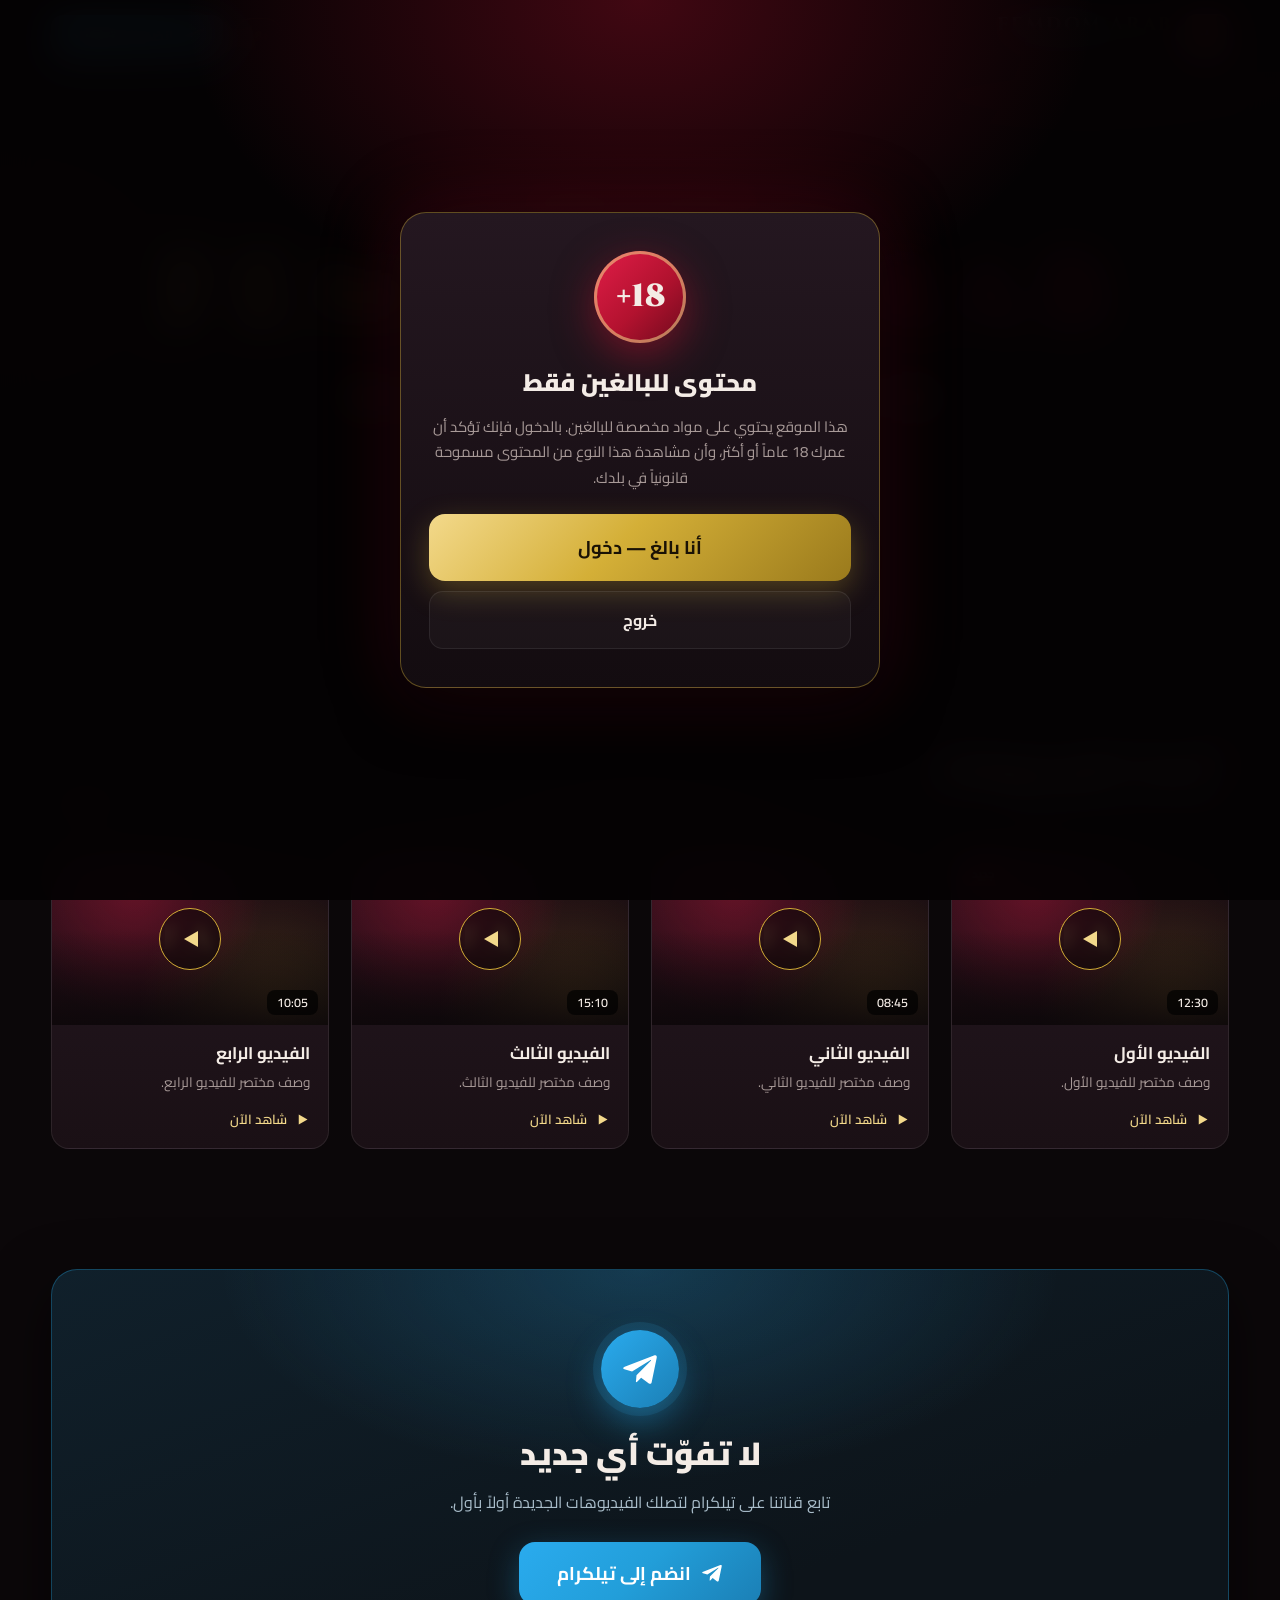
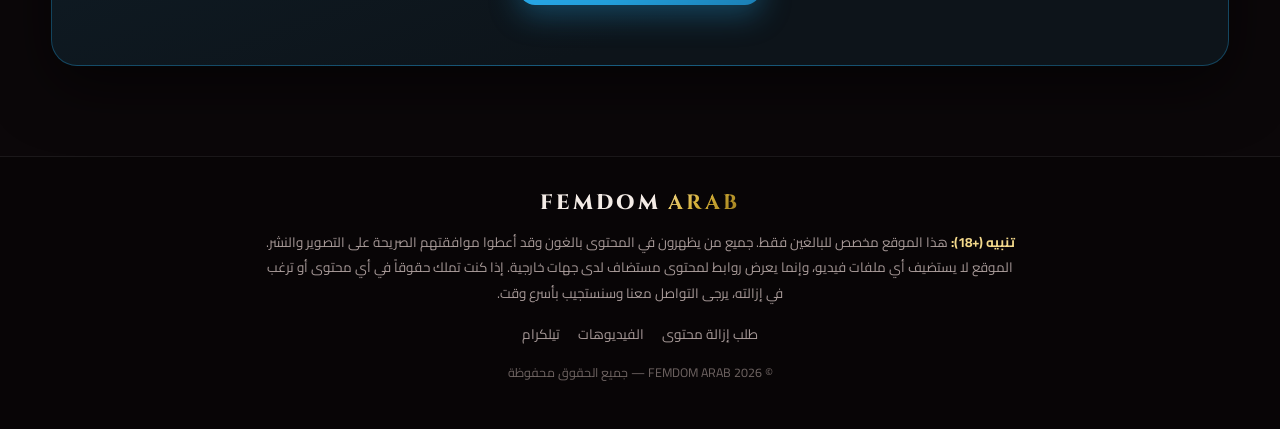
==== commit c3f2e33d: "Update print statement from 'Hello' to 'Goodbye'" ====
--- a/index.html
+++ b/index.html
@@ -1,260 +1,756 @@
 <!DOCTYPE html>
 <html lang="ar" dir="rtl">
 <head>
-    <meta charset="UTF-8">
-    <meta name="viewport" content="width=device-width, initial-scale=1.0">
-    <title>Femdom Arab - المحتوى الحصري</title>
-    <!-- خط Tajawal الواضح والأنيق -->
-    <link href="https://fonts.googleapis.com/css2?family=Tajawal:wght@400;500;700;800&display=swap" rel="stylesheet">
-    <style>
-        * {
-            box-sizing: border-box;
-            margin: 0;
-            padding: 0;
-            font-family: 'Tajawal', sans-serif;
-        }
-
-        body {
-            background-color: #0b0f19;
-            color: #f1f5f9;
-            display: flex;
-            flex-direction: column;
-            min-height: 100vh;
-        }
-
-        /* رأس الصفحة الفاخر */
-        header {
-            background-color: #111827;
-            padding: 15px 30px;
-            display: flex;
-            justify-content: space-between;
-            align-items: center;
-            border-bottom: 1px solid #1f2937;
-            box-shadow: 0 4px 12px rgba(0, 0, 0, 0.3);
-        }
-
-        .logo {
-            font-size: 1.3rem;
-            font-weight: 800;
-            color: #ffffff;
-            letter-spacing: 0.5px;
-        }
-
-        /* أزرار التواصل العلوية (X و تليجرام) */
-        .social-buttons {
-            display: flex;
-            gap: 12px;
-            align-items: center;
-        }
-
-        .btn-social {
-            display: flex;
-            align-items: center;
-            gap: 8px;
-            padding: 8px 16px;
-            border-radius: 30px;
-            text-decoration: none;
-            font-size: 0.9rem;
-            font-weight: 600;
-            transition: all 0.3s ease;
-        }
-
-        .x-btn {
-            background-color: #000000;
-            color: #ffffff;
-            border: 1px solid #374151;
-        }
-
-        .x-btn:hover {
-            background-color: #1f2937;
-        }
-
-        .telegram-btn {
-            background-color: #24a1de;
-            color: #ffffff;
-        }
-
-        .telegram-btn:hover {
-            background-color: #1b8ac4;
-        }
-
-        .btn-social svg {
-            width: 16px;
-            height: 16px;
-            fill: currentColor;
-        }
-
-        /* المحتوى الرئيسي */
-        main {
-            flex: 1;
-            display: flex;
-            flex-direction: column;
-            align-items: center;
-            justify-content: center;
-            padding: 30px 20px;
-            max-width: 900px;
-            margin: 0 auto;
-            width: 100%;
-        }
-
-        /* قسم الهوية البصرية */
-        .theme-banner {
-            width: 100%;
-            background: linear-gradient(135deg, #1e1b4b 0%, #311042 100%);
-            border: 1px solid #4c1d95;
-            border-radius: 12px;
-            padding: 20px;
-            text-align: center;
-            margin-bottom: 25px;
-            box-shadow: 0 10px 25px rgba(76, 29, 149, 0.2);
-        }
-
-        .theme-banner h2 {
-            font-size: 1.6rem;
-            font-weight: 800;
-            color: #f472b6;
-            margin-bottom: 8px;
-            letter-spacing: 1px;
-        }
-
-        .theme-banner p {
-            font-size: 0.95rem;
-            color: #cbd5e1;
-        }
-
-        /* حاوية الفيديو */
-        .video-wrapper {
-            width: 100%;
-            background-color: #111827;
-            border-radius: 12px;
-            overflow: hidden;
-            box-shadow: 0 15px 35px rgba(0, 0, 0, 0.6);
-            margin-bottom: 25px;
-            border: 1px solid #1f2937;
-        }
-
-        .video-container {
-            position: relative;
-            width: 100%;
-            padding-bottom: 56.25%; /* 16:9 Aspect Ratio */
-            background-color: #000;
-        }
-
-        .video-container iframe {
-            position: absolute;
-            top: 0;
-            left: 0;
-            width: 100%;
-            height: 100%;
-            border: none;
-        }
-
-        .video-details {
-            padding: 18px 20px;
-            display: flex;
-            justify-content: space-between;
-            align-items: center;
-            flex-wrap: wrap;
-            gap: 12px;
-        }
-
-        .video-main-title {
-            font-size: 1.2rem;
-            font-weight: 700;
-            color: #ffffff;
-        }
-
-        .sub-tag {
-            background-color: #1f2937;
-            color: #38bdf8;
-            padding: 6px 12px;
-            border-radius: 6px;
-            font-size: 0.85rem;
-            font-weight: 700;
-        }
-
-        /* تذييل الصفحة */
-        footer {
-            background-color: #111827;
-            text-align: center;
-            padding: 20px;
-            font-size: 0.85rem;
-            color: #6b7280;
-            border-top: 1px solid #1f2937;
-        }
-
-        footer a {
-            color: #9ca3af;
-            text-decoration: none;
-            margin: 0 10px;
-        }
-
-        footer a:hover {
-            color: #ffffff;
-        }
-
-        /* التجاوب مع الهواتف */
-        @media (max-width: 768px) {
-            header {
-                flex-direction: column;
-                gap: 12px;
-                padding: 15px;
-            }
-            .social-buttons {
-                width: 100%;
-                justify-content: center;
-            }
-        }
-    </style>
+<meta charset="UTF-8">
+<meta name="viewport" content="width=device-width, initial-scale=1, viewport-fit=cover">
+<title>FEMDOM ARAB — فيديوهات عربية حصرية مجانية</title>
+<meta name="description" content="هنا ستجد فيديوهات عربية حصرية مجانية. موقع مخصص للبالغين فقط (+18).">
+<meta name="robots" content="noindex, nofollow">
+<meta name="rating" content="adult">
+<meta name="theme-color" content="#0b0709">
+<link rel="preconnect" href="https://fonts.googleapis.com">
+<link rel="preconnect" href="https://fonts.gstatic.com" crossorigin>
+<link href="https://fonts.googleapis.com/css2?family=Cairo:wght@400;600;700;900&family=Cinzel:wght@600;800&display=swap" rel="stylesheet">
+
+<style>
+/* ============================================================
+   متغيرات الهوية البصرية — عدّل الألوان من هنا
+   ============================================================ */
+:root{
+  --bg:#0b0709;
+  --bg-2:#130c10;
+  --surface:#1a1015;
+  --surface-2:#241720;
+  --line:rgba(255,255,255,.08);
+  --text:#f4ece6;
+  --muted:#a89a98;
+  --crimson:#b3122f;
+  --crimson-2:#e11d48;
+  --gold:#d4af37;
+  --gold-2:#f3d98b;
+  --radius:18px;
+  --shadow:0 20px 60px rgba(0,0,0,.55);
+  --grad-gold:linear-gradient(135deg,#f3d98b 0%,#d4af37 45%,#9a7a1c 100%);
+  --grad-crimson:linear-gradient(135deg,#e11d48 0%,#b3122f 55%,#6d0a1c 100%);
+}
+*{box-sizing:border-box;margin:0;padding:0;-webkit-tap-highlight-color:transparent}
+html{scroll-behavior:smooth}
+body{
+  font-family:'Cairo',system-ui,sans-serif;
+  background:var(--bg);
+  color:var(--text);
+  line-height:1.7;
+  min-height:100vh;
+  overflow-x:hidden;
+}
+body.locked{overflow:hidden}
+a{color:inherit;text-decoration:none}
+button{font-family:inherit;cursor:pointer;border:0;background:none;color:inherit}
+img{display:block;max-width:100%}
+
+/* خلفية زخرفية */
+.bg-fx{position:fixed;inset:0;z-index:-1;pointer-events:none;
+  background:
+   radial-gradient(900px 500px at 85% -10%,rgba(179,18,47,.28),transparent 60%),
+   radial-gradient(700px 500px at 0% 30%,rgba(212,175,55,.10),transparent 60%),
+   radial-gradient(800px 600px at 50% 110%,rgba(179,18,47,.18),transparent 60%),
+   var(--bg);
+}
+.bg-fx::after{content:"";position:absolute;inset:0;opacity:.05;
+  background-image:linear-gradient(var(--gold) 1px,transparent 1px),linear-gradient(90deg,var(--gold) 1px,transparent 1px);
+  background-size:60px 60px;
+  mask-image:radial-gradient(circle at 50% 30%,#000,transparent 70%);
+  -webkit-mask-image:radial-gradient(circle at 50% 30%,#000,transparent 70%);
+}
+
+.container{width:min(1200px,92%);margin-inline:auto}
+
+/* ============================================================
+   الهيدر
+   ============================================================ */
+header.nav{
+  position:sticky;top:0;z-index:50;
+  backdrop-filter:blur(14px);-webkit-backdrop-filter:blur(14px);
+  background:linear-gradient(to bottom,rgba(11,7,9,.92),rgba(11,7,9,.65));
+  border-bottom:1px solid var(--line);
+}
+.nav-in{display:flex;align-items:center;justify-content:space-between;gap:16px;padding:14px 0}
+.brand{display:flex;align-items:center;gap:12px}
+.brand-mark{
+  width:44px;height:44px;border-radius:12px;display:grid;place-items:center;
+  background:var(--grad-crimson);
+  box-shadow:0 0 0 1px rgba(243,217,139,.5) inset,0 8px 24px rgba(179,18,47,.45);
+  position:relative;
+}
+.brand-mark svg{width:24px;height:24px}
+.brand-name{font-family:'Cinzel',serif;font-weight:800;letter-spacing:.14em;font-size:1.15rem;line-height:1}
+.brand-name b{background:var(--grad-gold);-webkit-background-clip:text;background-clip:text;color:transparent}
+.brand-sub{font-size:.68rem;color:var(--muted);letter-spacing:.08em;margin-top:4px}
+.nav-actions{display:flex;align-items:center;gap:10px}
+.badge18{
+  font-weight:900;font-size:.8rem;padding:6px 12px;border-radius:999px;
+  border:1px solid var(--gold);color:var(--gold-2);letter-spacing:.05em;
+}
+
+/* ============================================================
+   الأزرار
+   ============================================================ */
+.btn{
+  display:inline-flex;align-items:center;justify-content:center;gap:10px;
+  padding:13px 26px;border-radius:14px;font-weight:700;font-size:1rem;
+  transition:transform .25s,box-shadow .25s,filter .25s;
+  position:relative;overflow:hidden;
+}
+.btn:hover{transform:translateY(-2px)}
+.btn:active{transform:translateY(0)}
+.btn-gold{background:var(--grad-gold);color:#1a1205;box-shadow:0 10px 30px rgba(212,175,55,.3)}
+.btn-gold:hover{box-shadow:0 14px 40px rgba(212,175,55,.45)}
+.btn-ghost{border:1px solid var(--line);background:rgba(255,255,255,.03)}
+.btn-ghost:hover{border-color:var(--gold);background:rgba(212,175,55,.07)}
+.btn-tg{
+  background:linear-gradient(135deg,#2AABEE,#229ED9 50%,#1b7fb5);color:#fff;
+  box-shadow:0 10px 30px rgba(34,158,217,.35);
+}
+.btn-tg:hover{box-shadow:0 14px 42px rgba(34,158,217,.55)}
+.btn-tg svg{width:22px;height:22px;flex:none}
+.btn-sm{padding:9px 18px;font-size:.9rem;border-radius:12px}
+.btn-tg::after{
+  content:"";position:absolute;top:0;left:-120%;width:60%;height:100%;
+  background:linear-gradient(100deg,transparent,rgba(255,255,255,.35),transparent);
+  transform:skewX(-20deg);animation:shine 3.8s infinite;
+}
+@keyframes shine{0%,60%{left:-120%}100%{left:180%}}
+
+/* ============================================================
+   Hero
+   ============================================================ */
+.hero{padding:clamp(48px,9vw,110px) 0 clamp(36px,6vw,70px);text-align:center;position:relative}
+.eyebrow{
+  display:inline-flex;align-items:center;gap:8px;padding:7px 16px;border-radius:999px;
+  background:rgba(212,175,55,.08);border:1px solid rgba(212,175,55,.3);
+  color:var(--gold-2);font-size:.85rem;font-weight:600;margin-bottom:22px;
+}
+.eyebrow i{width:7px;height:7px;border-radius:50%;background:var(--crimson-2);box-shadow:0 0 12px var(--crimson-2);animation:pulse 1.8s infinite}
+@keyframes pulse{50%{opacity:.35;transform:scale(.8)}}
+.hero-logo{
+  font-family:'Cinzel',serif;font-weight:800;line-height:1;
+  font-size:clamp(2.6rem,9vw,6.4rem);letter-spacing:.12em;margin-bottom:18px;
+  text-shadow:0 6px 40px rgba(179,18,47,.4);
+}
+.hero-logo span{background:var(--grad-gold);-webkit-background-clip:text;background-clip:text;color:transparent}
+.hero-logo em{font-style:normal;color:var(--crimson-2)}
+.hero h1{
+  font-size:clamp(1.25rem,3.4vw,2.1rem);font-weight:700;max-width:760px;margin:0 auto 14px;
+}
+.hero h1 b{color:var(--gold-2)}
+.divider{display:flex;align-items:center;justify-content:center;gap:14px;margin:22px auto 28px;max-width:360px}
+.divider::before,.divider::after{content:"";flex:1;height:1px;background:linear-gradient(90deg,transparent,var(--gold),transparent)}
+.divider svg{width:16px;height:16px;fill:var(--gold)}
+.hero p.lead{color:var(--muted);max-width:560px;margin:0 auto 30px;font-size:1.02rem}
+.hero-cta{display:flex;gap:14px;justify-content:center;flex-wrap:wrap}
+
+/* ============================================================
+   قسم الفيديوهات
+   ============================================================ */
+section{padding:clamp(30px,5vw,60px) 0}
+.sec-head{display:flex;align-items:end;justify-content:space-between;gap:16px;margin-bottom:30px;flex-wrap:wrap}
+.sec-title{font-size:clamp(1.5rem,3.4vw,2.1rem);font-weight:900;position:relative;padding-inline-start:18px}
+.sec-title::before{content:"";position:absolute;inset-inline-start:0;top:8px;bottom:8px;width:5px;border-radius:5px;background:var(--grad-crimson)}
+.sec-sub{color:var(--muted);font-size:.95rem}
+.count-pill{font-size:.85rem;color:var(--gold-2);border:1px solid rgba(212,175,55,.3);padding:5px 14px;border-radius:999px;background:rgba(212,175,55,.06)}
+
+.grid{display:grid;grid-template-columns:repeat(4,1fr);gap:22px}
+@media(max-width:1100px){.grid{grid-template-columns:repeat(3,1fr)}}
+@media(max-width:820px){.grid{grid-template-columns:repeat(2,1fr);gap:16px}}
+@media(max-width:480px){.grid{grid-template-columns:1fr}}
+
+.card{
+  background:linear-gradient(180deg,var(--surface-2),var(--surface));
+  border:1px solid var(--line);border-radius:var(--radius);overflow:hidden;
+  transition:transform .35s cubic-bezier(.2,.8,.2,1),border-color .3s,box-shadow .3s;
+  cursor:pointer;text-align:start;display:flex;flex-direction:column;
+  animation:rise .7s both;
+}
+.card:nth-child(2){animation-delay:.08s}.card:nth-child(3){animation-delay:.16s}.card:nth-child(4){animation-delay:.24s}
+@keyframes rise{from{opacity:0;transform:translateY(24px)}to{opacity:1;transform:none}}
+.card:hover,.card:focus-visible{
+  transform:translateY(-8px);border-color:rgba(212,175,55,.55);
+  box-shadow:0 24px 50px rgba(0,0,0,.6),0 0 0 1px rgba(212,175,55,.25);outline:0;
+}
+.thumb{position:relative;aspect-ratio:16/10;overflow:hidden;background:#150b10}
+.thumb img{width:100%;height:100%;object-fit:cover;transition:transform .6s}
+.card:hover .thumb img{transform:scale(1.08)}
+.thumb::after{content:"";position:absolute;inset:0;background:linear-gradient(to top,rgba(11,7,9,.85),transparent 55%)}
+.thumb-fallback{
+  position:absolute;inset:0;display:grid;place-items:center;
+  background:
+    radial-gradient(circle at 30% 20%,rgba(225,29,72,.35),transparent 55%),
+    radial-gradient(circle at 80% 90%,rgba(212,175,55,.2),transparent 50%),
+    linear-gradient(135deg,#2a0f19,#120a0e);
+  font-family:'Cinzel',serif;color:rgba(243,217,139,.25);font-size:2.2rem;letter-spacing:.2em;font-weight:800;
+}
+.play{
+  position:absolute;inset:0;margin:auto;width:62px;height:62px;border-radius:50%;z-index:2;
+  display:grid;place-items:center;background:rgba(11,7,9,.55);
+  border:1.5px solid var(--gold);backdrop-filter:blur(6px);-webkit-backdrop-filter:blur(6px);
+  transition:transform .3s,background .3s;
+}
+.play svg{width:24px;height:24px;fill:var(--gold-2);margin-inline-start:-3px;transform:scaleX(-1)}
+.card:hover .play{transform:scale(1.14);background:var(--crimson)}
+.card:hover .play svg{fill:#fff}
+.dur{
+  position:absolute;z-index:2;bottom:10px;inset-inline-start:10px;
+  background:rgba(0,0,0,.7);padding:2px 10px;border-radius:8px;font-size:.78rem;font-weight:600;
+}
+.tag{
+  position:absolute;z-index:2;top:10px;inset-inline-end:10px;
+  background:var(--grad-crimson);padding:2px 10px;border-radius:8px;font-size:.72rem;font-weight:700;
+}
+.card-body{padding:16px 18px 18px;display:flex;flex-direction:column;gap:6px;flex:1}
+.card-title{font-weight:700;font-size:1.05rem;line-height:1.5}
+.card-desc{color:var(--muted);font-size:.85rem;line-height:1.6}
+.card-meta{margin-top:auto;padding-top:8px;display:flex;align-items:center;gap:8px;color:var(--gold-2);font-size:.82rem;font-weight:600}
+.card-meta svg{width:15px;height:15px;fill:currentColor}
+
+.empty{
+  grid-column:1/-1;text-align:center;padding:50px;border:1px dashed var(--line);border-radius:var(--radius);color:var(--muted)
+}
+
+/* ============================================================
+   قسم Telegram
+   ============================================================ */
+.tg-box{
+  position:relative;overflow:hidden;border-radius:26px;padding:clamp(30px,6vw,60px);
+  text-align:center;border:1px solid rgba(34,158,217,.35);
+  background:
+    radial-gradient(600px 300px at 50% 0%,rgba(42,171,238,.22),transparent 70%),
+    linear-gradient(160deg,#10202b,#0d141a 70%);
+  box-shadow:var(--shadow);
+}
+.tg-ico{
+  width:78px;height:78px;margin:0 auto 18px;border-radius:50%;display:grid;place-items:center;
+  background:linear-gradient(135deg,#2AABEE,#1b7fb5);box-shadow:0 0 0 8px rgba(42,171,238,.12),0 14px 34px rgba(34,158,217,.45);
+}
+.tg-ico svg{width:38px;height:38px}
+.tg-box h2{font-size:clamp(1.4rem,3.4vw,2rem);font-weight:900;margin-bottom:8px}
+.tg-box p{color:#a9bdca;max-width:520px;margin:0 auto 26px}
+.btn-lg{padding:16px 38px;font-size:1.15rem;border-radius:16px}
+
+/* ============================================================
+   الفوتر
+   ============================================================ */
+footer{border-top:1px solid var(--line);margin-top:30px;padding:36px 0 46px;background:rgba(0,0,0,.25)}
+.foot{display:flex;flex-direction:column;align-items:center;gap:16px;text-align:center}
+.foot .brand-name{font-size:1.3rem}
+.disclaimer{max-width:760px;color:var(--muted);font-size:.84rem;line-height:1.9}
+.disclaimer strong{color:var(--gold-2)}
+.copy{color:#6f6462;font-size:.78rem}
+.foot-links{display:flex;gap:18px;flex-wrap:wrap;justify-content:center;font-size:.85rem;color:var(--muted)}
+.foot-links a:hover{color:var(--gold-2)}
+
+/* ============================================================
+   بوابة التحقق من العمر
+   ============================================================ */
+.gate{
+  position:fixed;inset:0;z-index:200;display:none;place-items:center;padding:20px;
+  background:
+    radial-gradient(700px 500px at 50% 0%,rgba(179,18,47,.35),transparent 65%),
+    rgba(5,3,4,.96);
+  backdrop-filter:blur(18px);-webkit-backdrop-filter:blur(18px);
+}
+.gate.show{display:grid}
+.gate-card{
+  width:min(480px,100%);text-align:center;padding:38px 28px;border-radius:26px;
+  background:linear-gradient(180deg,var(--surface-2),var(--bg-2));
+  border:1px solid rgba(212,175,55,.4);box-shadow:var(--shadow),0 0 80px rgba(179,18,47,.25);
+  animation:rise .6s both;
+}
+.gate-18{
+  width:92px;height:92px;margin:0 auto 20px;border-radius:50%;display:grid;place-items:center;
+  font-weight:900;font-size:2rem;font-family:'Cinzel',serif;
+  background:var(--grad-crimson);box-shadow:0 0 0 3px rgba(243,217,139,.55) inset,0 12px 40px rgba(179,18,47,.55);
+}
+.gate-card h2{font-size:1.5rem;font-weight:900;margin-bottom:10px}
+.gate-card p{color:var(--muted);font-size:.93rem;margin-bottom:24px}
+.gate-actions{display:flex;flex-direction:column;gap:10px}
+
+/* ============================================================
+   المشغل
+   ============================================================ */
+.modal{
+  position:fixed;inset:0;z-index:150;display:none;align-items:center;justify-content:center;padding:16px;
+  background:rgba(4,2,3,.92);backdrop-filter:blur(10px);-webkit-backdrop-filter:blur(10px);
+}
+.modal.open{display:flex;animation:fade .25s both}
+@keyframes fade{from{opacity:0}to{opacity:1}}
+.modal-in{width:min(1040px,100%);max-height:100%;display:flex;flex-direction:column;gap:14px}
+.modal-top{display:flex;align-items:center;justify-content:space-between;gap:12px}
+.modal-title{font-weight:700;font-size:1.1rem;white-space:nowrap;overflow:hidden;text-overflow:ellipsis}
+.x{
+  width:42px;height:42px;border-radius:50%;flex:none;display:grid;place-items:center;
+  border:1px solid var(--line);background:rgba(255,255,255,.05);transition:.25s;
+}
+.x:hover{background:var(--crimson);border-color:var(--crimson)}
+.x svg{width:18px;height:18px;stroke:#fff;stroke-width:2.4;fill:none;stroke-linecap:round}
+
+.player{
+  position:relative;background:#000;border-radius:20px;overflow:hidden;aspect-ratio:16/9;
+  border:1px solid rgba(212,175,55,.25);box-shadow:0 30px 80px rgba(0,0,0,.8),0 0 60px rgba(179,18,47,.15);
+  user-select:none;-webkit-user-select:none;
+}
+.player video,.player iframe{position:absolute;inset:0;width:100%;height:100%;border:0;background:#000;object-fit:contain}
+.p-center{
+  position:absolute;inset:0;margin:auto;width:84px;height:84px;border-radius:50%;z-index:3;
+  display:grid;place-items:center;background:rgba(179,18,47,.85);border:2px solid var(--gold-2);
+  box-shadow:0 10px 40px rgba(179,18,47,.6);transition:.3s;
+}
+.p-center:hover{transform:scale(1.08)}
+.p-center svg{width:34px;height:34px;fill:#fff;transform:scaleX(-1);margin-inline-start:-4px}
+.player.playing .p-center{opacity:0;pointer-events:none;transform:scale(.7)}
+.p-loader{
+  position:absolute;inset:0;margin:auto;width:54px;height:54px;border-radius:50%;z-index:4;display:none;
+  border:4px solid rgba(255,255,255,.15);border-top-color:var(--gold);animation:spin .9s linear infinite;
+}
+.player.loading .p-loader{display:block}
+@keyframes spin{to{transform:rotate(360deg)}}
+.p-error{
+  position:absolute;inset:0;z-index:5;display:none;flex-direction:column;align-items:center;justify-content:center;gap:10px;
+  background:rgba(8,4,6,.92);text-align:center;padding:20px;color:var(--muted)
+}
+.player.error .p-error{display:flex}
+.p-error b{color:var(--gold-2);font-size:1.1rem}
+
+.controls{
+  position:absolute;inset-inline:0;bottom:0;z-index:6;padding:34px 16px 12px;direction:ltr;
+  background:linear-gradient(to top,rgba(0,0,0,.92),transparent);
+  transition:opacity .35s;
+}
+.player.idle.playing .controls{opacity:0}
+.player.idle.playing{cursor:none}
+.seek{position:relative;height:18px;display:flex;align-items:center;cursor:pointer;touch-action:none}
+.seek-bar{position:relative;width:100%;height:5px;border-radius:5px;background:rgba(255,255,255,.2);transition:height .2s}
+.seek:hover .seek-bar{height:8px}
+.seek-buf,.seek-fill{position:absolute;left:0;top:0;bottom:0;border-radius:5px}
+.seek-buf{background:rgba(255,255,255,.28);width:0}
+.seek-fill{background:var(--grad-crimson);width:0}
+.seek-knob{
+  position:absolute;top:50%;width:15px;height:15px;border-radius:50%;background:var(--gold-2);
+  transform:translate(-50%,-50%) scale(0);transition:transform .2s;left:0;box-shadow:0 0 12px rgba(212,175,55,.8)
+}
+.seek:hover .seek-knob,.seeking .seek-knob{transform:translate(-50%,-50%) scale(1)}
+.c-row{display:flex;align-items:center;gap:6px;margin-top:6px}
+.c-btn{width:40px;height:40px;border-radius:10px;display:grid;place-items:center;transition:background .2s}
+.c-btn:hover{background:rgba(255,255,255,.12)}
+.c-btn svg{width:22px;height:22px;fill:#fff}
+.c-time{font-size:.82rem;font-variant-numeric:tabular-nums;color:#ddd;margin:0 8px;white-space:nowrap}
+.c-spacer{flex:1}
+.vol{display:flex;align-items:center;gap:4px}
+.vol input{
+  -webkit-appearance:none;appearance:none;width:80px;height:4px;border-radius:4px;outline:0;cursor:pointer;
+  background:linear-gradient(to right,var(--gold) var(--v,100%),rgba(255,255,255,.25) var(--v,100%));
+}
+.vol input::-webkit-slider-thumb{-webkit-appearance:none;width:13px;height:13px;border-radius:50%;background:var(--gold-2)}
+.vol input::-moz-range-thumb{width:13px;height:13px;border:0;border-radius:50%;background:var(--gold-2)}
+.speed{font-size:.8rem;font-weight:700;width:auto;padding:0 10px;color:#fff}
+@media(max-width:560px){
+  .vol input{display:none}
+  .c-btn{width:36px;height:36px}
+  .p-center{width:66px;height:66px}
+  .controls{padding:26px 10px 8px}
+}
+.modal-info{color:var(--muted);font-size:.9rem;padding-inline:4px}
+
+/* إمكانية الوصول */
+:focus-visible{outline:2px solid var(--gold);outline-offset:3px}
+@media (prefers-reduced-motion:reduce){*{animation:none!important;transition:none!important}}
+</style>
 </head>
+
 <body>
-
-    <!-- رأس الصفحة -->
-    <header>
-        <div class="logo">Femdom Arab</div>
-        <div class="social-buttons">
-            <!-- قناة التليجرام -->
-            <a href="https://t.me/dominatrixmaroc" target="_blank" class="btn-social telegram-btn">
-                <svg viewBox="0 0 24 24"><path d="M12 2C6.48 2 2 6.48 2 12s4.48 10 10 10 10-4.48 10-10S17.52 2 12 2zm4.64 6.8c-.15 1.58-.8 5.42-1.13 7.19-.14.75-.42 1-.68 1.03-.58.05-1.02-.38-1.58-.75-.88-.58-1.38-.94-2.23-1.5-.99-.65-.35-1.01.22-1.59.15-.15 2.71-2.48 2.76-2.69.01-.03.01-.14-.07-.2-.08-.06-.19-.04-.27-.02-.12.03-1.99 1.27-5.62 3.72-.53.36-1.01.54-1.44.53-.47-.01-1.37-.26-2.03-.48-.82-.27-1.47-.42-1.42-.88.03-.24.35-.49.97-.75 3.8-1.65 6.33-2.74 7.59-3.28 3.61-1.57 4.36-1.84 4.85-1.85.11 0 .37.03.54.17.14.12.18.28.2.45-.02.07-.02.13-.04.2z"/></svg>
-                قناة التليجرام
-            </a>
-            <!-- حساب X الخاص بك -->
-            <a href="https://x.com/arabmen12" target="_blank" class="btn-social x-btn">
-                <svg viewBox="0 0 24 24"><path d="M18.244 2.25h3.308l-7.227 8.26 8.502 11.24H16.17l-5.214-6.817L4.99 21.75H1.68l7.73-8.835L1.254 2.25H8.08l4.713 6.231zm-1.161 17.52h1.833L7.084 4.126H5.117z"/></svg>
-                حساب X
-            </a>
+<div class="bg-fx" aria-hidden="true"></div>
+
+<!-- ============ بوابة التحقق من العمر ============ -->
+<div class="gate" id="gate" role="dialog" aria-modal="true" aria-labelledby="gate-title">
+  <div class="gate-card">
+    <div class="gate-18">18+</div>
+    <h2 id="gate-title">محتوى للبالغين فقط</h2>
+    <p>هذا الموقع يحتوي على مواد مخصصة للبالغين. بالدخول فإنك تؤكد أن عمرك 18 عاماً أو أكثر، وأن مشاهدة هذا النوع من المحتوى مسموحة قانونياً في بلدك.</p>
+    <div class="gate-actions">
+      <button class="btn btn-gold btn-lg" id="gate-yes">أنا بالغ — دخول</button>
+      <button class="btn btn-ghost" id="gate-no">خروج</button>
+    </div>
+  </div>
+</div>
+
+<!-- ============ الهيدر ============ -->
+<header class="nav">
+  <div class="container nav-in">
+    <a href="#top" class="brand" aria-label="FEMDOM ARAB">
+      <div class="brand-mark" aria-hidden="true">
+        <svg viewBox="0 0 24 24" fill="none"><path d="M3 18 5 7l4.5 4L12 4l2.5 7L19 7l2 11H3Z" fill="#f3d98b"/><rect x="3" y="19.5" width="18" height="2" rx="1" fill="#f3d98b"/></svg>
+      </div>
+      <div>
+        <div class="brand-name">FEMDOM <b>ARAB</b></div>
+        <div class="brand-sub">EXCLUSIVE ARABIC VIDEOS</div>
+      </div>
+    </a>
+    <div class="nav-actions">
+      <span class="badge18">+18</span>
+      <a class="btn btn-tg btn-sm" data-telegram target="_blank" rel="noopener noreferrer">
+        <svg viewBox="0 0 24 24" fill="#fff"><path d="M9.78 15.9 9.4 20.3c.5 0 .72-.22.98-.48l2.35-2.25 4.87 3.57c.9.5 1.53.24 1.77-.83L22.56 4.9c.3-1.33-.48-1.85-1.35-1.53L2.36 10.6c-1.29.5-1.27 1.22-.22 1.55l4.84 1.5 11.25-7.08c.53-.35 1.01-.15.61.2L9.78 15.9Z"/></svg>
+        <span>انضم إلى تيلكرام</span>
+      </a>
+    </div>
+  </div>
+</header>
+
+<main id="top">
+  <!-- ============ Hero ============ -->
+  <div class="hero">
+    <div class="container">
+      <div class="eyebrow"><i></i> محتوى حصري · مجاني · للبالغين فقط</div>
+      <div class="hero-logo"><span>FEMDOM</span> <em>ARAB</em></div>
+      <h1>هنا ستجد <b>فيديوهات عربية حصرية مجانية</b></h1>
+      <div class="divider" aria-hidden="true">
+        <svg viewBox="0 0 24 24"><path d="M12 2l2.6 7.4L22 12l-7.4 2.6L12 22l-2.6-7.4L2 12l7.4-2.6L12 2Z"/></svg>
+      </div>
+      <p class="lead">تجربة مشاهدة أنيقة وسريعة على جميع الأجهزة. اختر الفيديو واضغط للتشغيل مباشرة.</p>
+      <div class="hero-cta">
+        <a href="#videos" class="btn btn-gold btn-lg">شاهد الآن</a>
+        <a class="btn btn-tg btn-lg" data-telegram target="_blank" rel="noopener noreferrer">
+          <svg viewBox="0 0 24 24" fill="#fff"><path d="M9.78 15.9 9.4 20.3c.5 0 .72-.22.98-.48l2.35-2.25 4.87 3.57c.9.5 1.53.24 1.77-.83L22.56 4.9c.3-1.33-.48-1.85-1.35-1.53L2.36 10.6c-1.29.5-1.27 1.22-.22 1.55l4.84 1.5 11.25-7.08c.53-.35 1.01-.15.61.2L9.78 15.9Z"/></svg>
+          <span>انضم إلى تيلكرام</span>
+        </a>
+      </div>
+    </div>
+  </div>
+
+  <!-- ============ الفيديوهات ============ -->
+  <section id="videos">
+    <div class="container">
+      <div class="sec-head">
+        <div>
+          <h2 class="sec-title">أحدث الفيديوهات</h2>
+          <div class="sec-sub">اضغط على أي فيديو لبدء المشاهدة</div>
         </div>
-    </header>
-
-    <!-- المحتوى الرئيسي -->
-    <main>
-        <!-- لافتة Femdom Arab -->
-        <div class="theme-banner">
-            <h2>Femdom Arab</h2>
-            <p>محتوى استثنائي حصري ومترجم بجودة عالية</p>
+        <span class="count-pill" id="count"></span>
+      </div>
+      <div class="grid" id="grid"></div>
+    </div>
+  </section>
+
+  <!-- ============ Telegram ============ -->
+  <section id="telegram">
+    <div class="container">
+      <div class="tg-box">
+        <div class="tg-ico">
+          <svg viewBox="0 0 24 24" fill="#fff"><path d="M9.78 15.9 9.4 20.3c.5 0 .72-.22.98-.48l2.35-2.25 4.87 3.57c.9.5 1.53.24 1.77-.83L22.56 4.9c.3-1.33-.48-1.85-1.35-1.53L2.36 10.6c-1.29.5-1.27 1.22-.22 1.55l4.84 1.5 11.25-7.08c.53-.35 1.01-.15.61.2L9.78 15.9Z"/></svg>
         </div>
-
-        <!-- صندوق الفيديو -->
-        <div class="video-wrapper">
-            <div class="video-container">
-                <!-- استبدل YOUR_VIDEO_ID برمز الفيديو الخاص بك على يوتيوب -->
-                <iframe src="https://www.youtube.com/embed/YOUR_VIDEO_ID?cc_load_policy=1" allowfullscreen></iframe>
-            </div>
-            <div class="video-details">
-                <div class="video-main-title">الفيديو الحصري الكامل</div>
-                <div class="sub-tag">مترجم للعربية 🌐</div>
-            </div>
+        <h2>لا تفوّت أي جديد</h2>
+        <p>تابع قناتنا على تيلكرام لتصلك الفيديوهات الجديدة أولاً بأول.</p>
+        <a class="btn btn-tg btn-lg" data-telegram target="_blank" rel="noopener noreferrer">
+          <svg viewBox="0 0 24 24" fill="#fff"><path d="M9.78 15.9 9.4 20.3c.5 0 .72-.22.98-.48l2.35-2.25 4.87 3.57c.9.5 1.53.24 1.77-.83L22.56 4.9c.3-1.33-.48-1.85-1.35-1.53L2.36 10.6c-1.29.5-1.27 1.22-.22 1.55l4.84 1.5 11.25-7.08c.53-.35 1.01-.15.61.2L9.78 15.9Z"/></svg>
+          <span>انضم إلى تيلكرام</span>
+        </a>
+      </div>
+    </div>
+  </section>
+</main>
+
+<!-- ============ الفوتر ============ -->
+<footer>
+  <div class="container foot">
+    <div class="brand-name">FEMDOM <b>ARAB</b></div>
+    <p class="disclaimer">
+      <strong>تنبيه (+18):</strong> هذا الموقع مخصص للبالغين فقط. جميع من يظهرون في المحتوى بالغون وقد أعطوا موافقتهم الصريحة على التصوير والنشر. الموقع لا يستضيف أي ملفات فيديو، وإنما يعرض روابط لمحتوى مستضاف لدى جهات خارجية.
+      إذا كنت تملك حقوقاً في أي محتوى أو ترغب في إزالته، يرجى التواصل معنا وسنستجيب بأسرع وقت.
+    </p>
+    <div class="foot-links">
+      <a href="#" data-contact>طلب إزالة محتوى</a>
+      <a href="#videos">الفيديوهات</a>
+      <a data-telegram target="_blank" rel="noopener noreferrer">تيلكرام</a>
+    </div>
+    <div class="copy">© <span id="year"></span> FEMDOM ARAB — جميع الحقوق محفوظة</div>
+  </div>
+</footer>
+
+<!-- ============ المشغل ============ -->
+<div class="modal" id="modal" role="dialog" aria-modal="true" aria-labelledby="m-title">
+  <div class="modal-in">
+    <div class="modal-top">
+      <div class="modal-title" id="m-title"></div>
+      <button class="x" id="m-close" aria-label="إغلاق">
+        <svg viewBox="0 0 24 24"><path d="M5 5l14 14M19 5 5 19"/></svg>
+      </button>
+    </div>
+    <div class="player" id="player"></div>
+    <div class="modal-info" id="m-info"></div>
+  </div>
+</div>
+
+<script>
+/* ===================================================================
+   ⚙️  إعدادات الموقع — هنا فقط تعدّل كل شيء
+   =================================================================== */
+const CONFIG = {
+
+  /* رابط قناة/مجموعة تيلكرام (سأرسله لك لاحقاً، ضعه هنا) */
+  telegramUrl: "https://t.me/YOUR_CHANNEL",
+
+  /* بريد أو رابط التواصل لطلبات الإزالة (اختياري) */
+  contactUrl: "mailto:contact@example.com",
+
+  /* رابط الخروج عند رفض بوابة العمر */
+  exitUrl: "https://www.google.com",
+
+  /* الفيديوهات — عدّل الروابط من هنا
+     type:
+       "video"  = رابط مباشر لملف mp4 / webm
+       "embed"  = رابط تضمين (iframe) من مشغل خارجي
+     thumb: رابط الصورة المصغرة (اتركه فارغاً "" لعرض تصميم بديل أنيق)
+  */
+  videos: [
+    {
+      title: "الفيديو الأول",
+      description: "وصف مختصر للفيديو الأول.",
+      duration: "12:30",
+      thumb: "",
+      src: "https://example.com/video1.mp4",
+      type: "video",
+      tag: "جديد"
+    },
+    {
+      title: "الفيديو الثاني",
+      description: "وصف مختصر للفيديو الثاني.",
+      duration: "08:45",
+      thumb: "",
+      src: "https://example.com/video2.mp4",
+      type: "video",
+      tag: ""
+    },
+    {
+      title: "الفيديو الثالث",
+      description: "وصف مختصر للفيديو الثالث.",
+      duration: "15:10",
+      thumb: "",
+      src: "https://example.com/video3.mp4",
+      type: "video",
+      tag: ""
+    },
+    {
+      title: "الفيديو الرابع",
+      description: "وصف مختصر للفيديو الرابع.",
+      duration: "10:05",
+      thumb: "",
+      src: "https://example.com/video4.mp4",
+      type: "video",
+      tag: ""
+    }
+  ]
+};
+
+/* ===================================================================
+   الكود — لا حاجة لتعديله
+   =================================================================== */
+(function(){
+  const $ = (s,r=document)=>r.querySelector(s);
+  const esc = s => String(s??"").replace(/[&<>"']/g,c=>({"&":"&amp;","<":"&lt;",">":"&gt;",'"':"&quot;","'":"&#39;"}[c]));
+  const safeUrl = u => { try{ const x=new URL(u,location.href); return /^(https?:|mailto:)$/.test(x.protocol)?x.href:"#"; }catch(e){ return "#"; } };
+
+  /* السنة + روابط تيلكرام والتواصل */
+  $("#year").textContent = new Date().getFullYear();
+  document.querySelectorAll("[data-telegram]").forEach(a=>a.href = safeUrl(CONFIG.telegramUrl));
+  document.querySelectorAll("[data-contact]").forEach(a=>a.href = safeUrl(CONFIG.contactUrl));
+
+  /* ---------- بوابة العمر ---------- */
+  const gate = $("#gate"), KEY = "fa_age_ok";
+  let ok = false;
+  try{ ok = localStorage.getItem(KEY)==="1"; }catch(e){}
+  if(!ok){ gate.classList.add("show"); document.body.classList.add("locked"); }
+  $("#gate-yes").onclick = ()=>{
+    try{ localStorage.setItem(KEY,"1"); }catch(e){}
+    gate.classList.remove("show"); document.body.classList.remove("locked");
+  };
+  $("#gate-no").onclick = ()=>{ location.href = safeUrl(CONFIG.exitUrl); };
+
+  /* ---------- بناء الشبكة ---------- */
+  const grid = $("#grid");
+  const vids = CONFIG.videos || [];
+  $("#count").textContent = vids.length + " فيديو";
+  if(!vids.length){ grid.innerHTML = '<div class="empty">لا توجد فيديوهات حالياً.</div>'; }
+
+  vids.forEach((v,i)=>{
+    const el = document.createElement("article");
+    el.className = "card"; el.tabIndex = 0; el.setAttribute("role","button");
+    el.setAttribute("aria-label","تشغيل: "+v.title);
+    el.innerHTML = `
+      <div class="thumb">
+        <div class="thumb-fallback" aria-hidden="true">FA</div>
+        ${v.thumb ? `<img src="${esc(v.thumb)}" alt="${esc(v.title)}" loading="lazy" referrerpolicy="no-referrer">` : ""}
+        ${v.tag ? `<span class="tag">${esc(v.tag)}</span>` : ""}
+        <span class="play"><svg viewBox="0 0 24 24"><path d="M6 4l14 8-14 8V4Z"/></svg></span>
+        ${v.duration ? `<span class="dur">${esc(v.duration)}</span>` : ""}
+      </div>
+      <div class="card-body">
+        <h3 class="card-title">${esc(v.title)}</h3>
+        <p class="card-desc">${esc(v.description||"")}</p>
+        <div class="card-meta"><svg viewBox="0 0 24 24"><path d="M6 4l14 8-14 8V4Z"/></svg> شاهد الآن</div>
+      </div>`;
+    const img = el.querySelector("img");
+    if(img) img.onerror = ()=>img.remove();
+    el.onclick = ()=>openPlayer(i);
+    el.onkeydown = e=>{ if(e.key==="Enter"||e.key===" "){ e.preventDefault(); openPlayer(i);} };
+    grid.appendChild(el);
+  });
+
+  /* ---------- المشغل ---------- */
+  const modal = $("#modal"), player = $("#player");
+  const I = {
+    play:'<svg viewBox="0 0 24 24"><path d="M6 4l14 8-14 8V4Z"/></svg>',
+    pause:'<svg viewBox="0 0 24 24"><path d="M6 4h4v16H6zM14 4h4v16h-4z"/></svg>',
+    vol:'<svg viewBox="0 0 24 24"><path d="M3 9v6h4l5 4V5L7 9H3Zm13.5 3a4.5 4.5 0 0 0-2.5-4v8a4.5 4.5 0 0 0 2.5-4Z"/></svg>',
+    mute:'<svg viewBox="0 0 24 24"><path d="M3 9v6h4l5 4V5L7 9H3Zm13.6 3 2.4-2.4-1.4-1.4-2.4 2.4-2.4-2.4-1.4 1.4 2.4 2.4-2.4 2.4 1.4 1.4 2.4-2.4 2.4 2.4 1.4-1.4-2.4-2.4Z"/></svg>',
+    fs:'<svg viewBox="0 0 24 24"><path d="M4 4h6v2H6v4H4V4Zm10 0h6v6h-2V6h-4V4ZM4 14h2v4h4v2H4v-6Zm14 0h2v6h-6v-2h4v-4Z"/></svg>',
+    back:'<svg viewBox="0 0 24 24"><path d="M12 5V2L7 6.5 12 11V8a5 5 0 1 1-5 5H5a7 7 0 1 0 7-8Z"/></svg>',
+    fwd:'<svg viewBox="0 0 24 24"><path d="M12 5V2l5 4.5L12 11V8a5 5 0 1 0 5 5h2a7 7 0 1 1-7-8Z"/></svg>'
+  };
+  let vEl=null, idleT=null, cleanup=[];
+
+  const fmt = t=>{
+    if(!isFinite(t)) return "0:00";
+    t=Math.floor(t); const h=Math.floor(t/3600), m=Math.floor(t%3600/60), s=t%60;
+    return (h?h+":"+String(m).padStart(2,"0"):m)+":"+String(s).padStart(2,"0");
+  };
+
+  function openPlayer(i){
+    const v = vids[i]; if(!v) return;
+    $("#m-title").textContent = v.title;
+    $("#m-info").textContent = v.description || "";
+    modal.classList.add("open"); document.body.classList.add("locked");
+    player.className = "player"; player.innerHTML = "";
+
+    if(v.type === "embed"){
+      const f = document.createElement("iframe");
+      f.src = safeUrl(v.src); f.allow = "autoplay; fullscreen; picture-in-picture"; f.allowFullscreen = true;
+      f.referrerPolicy = "no-referrer";
+      player.appendChild(f); return;
+    }
+    buildVideo(v);
+    $("#m-close").focus();
+  }
+
+  function buildVideo(v){
+    player.innerHTML = `
+      <video playsinline preload="metadata" ${v.thumb?`poster="${esc(v.thumb)}"`:""}></video>
+      <button class="p-center" aria-label="تشغيل">${I.play}</button>
+      <div class="p-loader"></div>
+      <div class="p-error"><b>تعذّر تشغيل الفيديو</b><span>تحقق من رابط الفيديو أو حاول لاحقاً.</span></div>
+      <div class="controls">
+        <div class="seek" id="seek"><div class="seek-bar"><div class="seek-buf"></div><div class="seek-fill"></div><div class="seek-knob"></div></div></div>
+        <div class="c-row">
+          <button class="c-btn" id="b-play" aria-label="تشغيل/إيقاف">${I.play}</button>
+          <button class="c-btn" id="b-back" aria-label="رجوع 10 ثوانٍ">${I.back}</button>
+          <button class="c-btn" id="b-fwd" aria-label="تقديم 10 ثوانٍ">${I.fwd}</button>
+          <div class="vol"><button class="c-btn" id="b-mute" aria-label="الصوت">${I.vol}</button><input type="range" id="vol" min="0" max="1" step="0.05" value="1" aria-label="مستوى الصوت"></div>
+          <span class="c-time" id="time">0:00 / 0:00</span>
+          <span class="c-spacer"></span>
+          <button class="c-btn speed" id="b-speed" aria-label="السرعة">1x</button>
+          <button class="c-btn" id="b-fs" aria-label="ملء الشاشة">${I.fs}</button>
         </div>
-    </main>
-
-    <!-- تذييل الصفحة -->
-    <footer>
-        <p>جميع الحقوق محفوظة © 2026 Femdom Arab</p>
-        <div style="margin-top: 8px;">
-            <a href="#">سياسة الخصوصية</a> | 
-            <a href="#">شروط الاستخدام</a>
-        </div>
-    </footer>
-
+      </div>`;
+    vEl = $("video",player);
+    vEl.src = safeUrl(v.src);
+
+    const $p = s=>$(s,player);
+    const bPlay=$p("#b-play"), center=$p(".p-center"), fill=$p(".seek-fill"), buf=$p(".seek-buf"),
+          knob=$p(".seek-knob"), seek=$p("#seek"), time=$p("#time"), vol=$p("#vol"), bMute=$p("#b-mute");
+
+    const toggle = ()=>{ vEl.paused ? vEl.play().catch(()=>{}) : vEl.pause(); };
+    bPlay.onclick = center.onclick = toggle;
+    vEl.onclick = toggle;
+    vEl.ondblclick = ()=>fs();
+
+    vEl.onplay = ()=>{ player.classList.add("playing"); bPlay.innerHTML=I.pause; };
+    vEl.onpause = ()=>{ player.classList.remove("playing"); bPlay.innerHTML=I.play; };
+    vEl.onwaiting = ()=>player.classList.add("loading");
+    vEl.oncanplay = vEl.onplaying = ()=>player.classList.remove("loading");
+    vEl.onerror = ()=>{ player.classList.remove("loading"); player.classList.add("error"); };
+    vEl.onended = ()=>{ player.classList.remove("playing"); bPlay.innerHTML=I.play; };
+
+    vEl.ontimeupdate = ()=>{
+      const d=vEl.duration||0, c=vEl.currentTime, p = d? c/d*100 : 0;
+      fill.style.width = p+"%"; knob.style.left = p+"%";
+      time.textContent = fmt(c)+" / "+fmt(d);
+    };
+    vEl.onprogress = ()=>{
+      try{ const d=vEl.duration; if(d && vEl.buffered.length) buf.style.width = (vEl.buffered.end(vEl.buffered.length-1)/d*100)+"%"; }catch(e){}
+    };
+    vEl.onloadedmetadata = vEl.ontimeupdate;
+
+    /* شريط التقدّم */
+    const seekTo = e=>{
+      const r = seek.getBoundingClientRect();
+      const x = (e.touches?e.touches[0].clientX:e.clientX) - r.left;
+      const p = Math.min(1,Math.max(0,x/r.width));
+      if(vEl.duration) vEl.currentTime = p*vEl.duration;
+    };
+    let dragging=false;
+    seek.addEventListener("pointerdown",e=>{ dragging=true; seek.classList.add("seeking"); seek.setPointerCapture(e.pointerId); seekTo(e); });
+    seek.addEventListener("pointermove",e=>{ if(dragging) seekTo(e); });
+    seek.addEventListener("pointerup",e=>{ dragging=false; seek.classList.remove("seeking"); });
+
+    /* الصوت */
+    const setVolBg = ()=>vol.style.setProperty("--v",(vEl.muted?0:vEl.volume*100)+"%");
+    vol.oninput = ()=>{ vEl.volume=+vol.value; vEl.muted = vEl.volume===0; };
+    vEl.onvolumechange = ()=>{ bMute.innerHTML = (vEl.muted||vEl.volume===0)?I.mute:I.vol; setVolBg(); };
+    bMute.onclick = ()=>{ vEl.muted=!vEl.muted; vol.value = vEl.muted?0:(vEl.volume||1); };
+    setVolBg();
+
+    /* تقديم/رجوع/سرعة/ملء الشاشة */
+    $p("#b-back").onclick = ()=>vEl.currentTime=Math.max(0,vEl.currentTime-10);
+    $p("#b-fwd").onclick  = ()=>vEl.currentTime=Math.min(vEl.duration||1e9,vEl.currentTime+10);
+    const speeds=[1,1.25,1.5,2,0.75]; let si=0;
+    $p("#b-speed").onclick = e=>{ si=(si+1)%speeds.length; vEl.playbackRate=speeds[si]; e.currentTarget.textContent=speeds[si]+"x"; };
+    function fs(){
+      if(document.fullscreenElement||document.webkitFullscreenElement){
+        (document.exitFullscreen||document.webkitExitFullscreen).call(document);
+      }else if(player.requestFullscreen){ player.requestFullscreen(); }
+      else if(player.webkitRequestFullscreen){ player.webkitRequestFullscreen(); }
+      else if(vEl.webkitEnterFullscreen){ vEl.webkitEnterFullscreen(); }
+    }
+    $p("#b-fs").onclick = fs;
+
+    /* إخفاء الأدوات عند الخمول */
+    const wake = ()=>{ player.classList.remove("idle"); clearTimeout(idleT); idleT=setTimeout(()=>player.classList.add("idle"),2800); };
+    ["mousemove","touchstart","keydown"].forEach(ev=>player.addEventListener(ev,wake));
+    wake();
+
+    /* اختصارات لوحة المفاتيح */
+    const key = e=>{
+      if(!modal.classList.contains("open")) return;
+      if(e.key==="Escape") return closePlayer();
+      if(!vEl) return;
+      if(e.key===" "||e.key==="k"){ e.preventDefault(); toggle(); }
+      else if(e.key==="ArrowRight"){ vEl.currentTime+=5; }
+      else if(e.key==="ArrowLeft"){ vEl.currentTime-=5; }
+      else if(e.key==="f"){ fs(); }
+      else if(e.key==="m"){ bMute.click(); }
+    };
+    document.addEventListener("keydown",key);
+    cleanup.push(()=>document.removeEventListener("keydown",key));
+  }
+
+  function closePlayer(){
+    if(vEl){ try{ vEl.pause(); vEl.removeAttribute("src"); vEl.load(); }catch(e){} vEl=null; }
+    cleanup.forEach(f=>f()); cleanup=[]; clearTimeout(idleT);
+    player.innerHTML=""; player.className="player";
+    modal.classList.remove("open"); document.body.classList.remove("locked");
+    if(document.fullscreenElement) document.exitFullscreen();
+  }
+  $("#m-close").onclick = closePlayer;
+  modal.addEventListener("click",e=>{ if(e.target===modal) closePlayer(); });
+  document.addEventListener("keydown",e=>{ if(e.key==="Escape" && modal.classList.contains("open") && !vEl) closePlayer(); });
+})();
+</script>
 </body>
 </html>
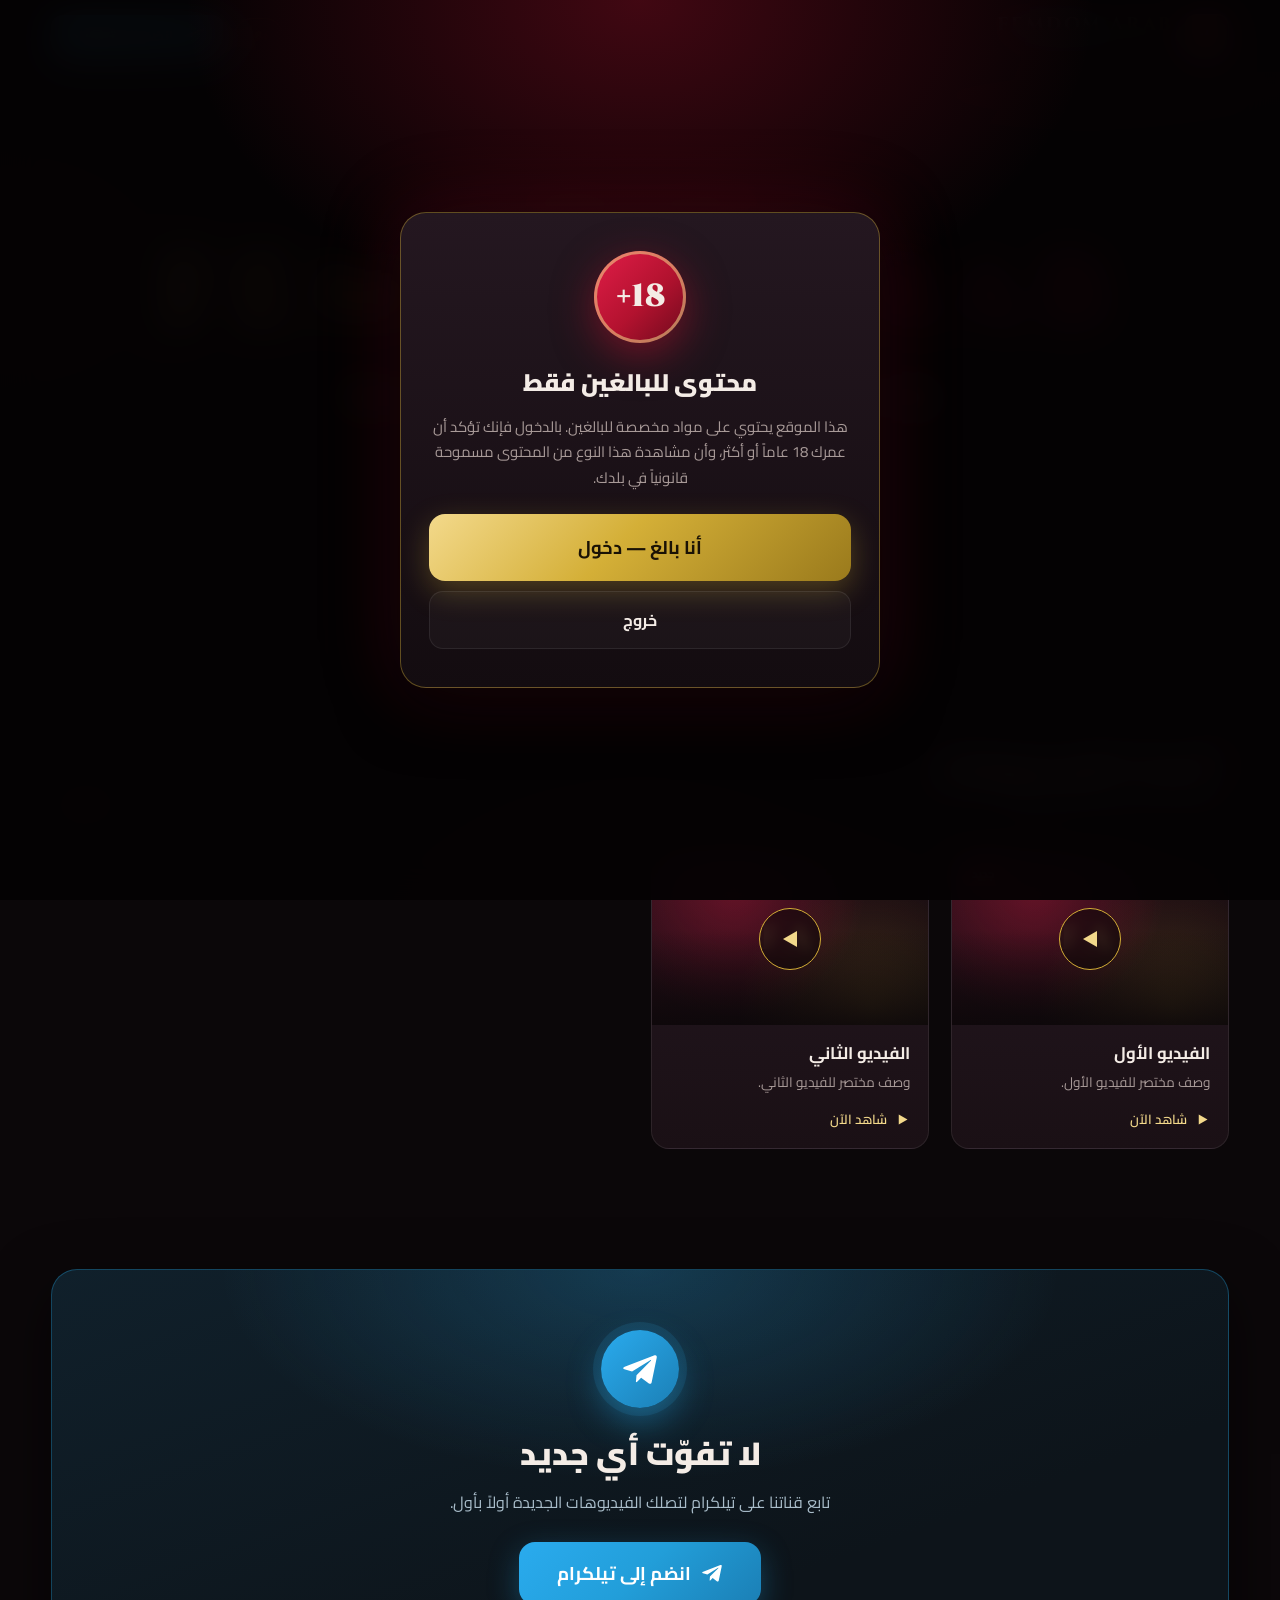
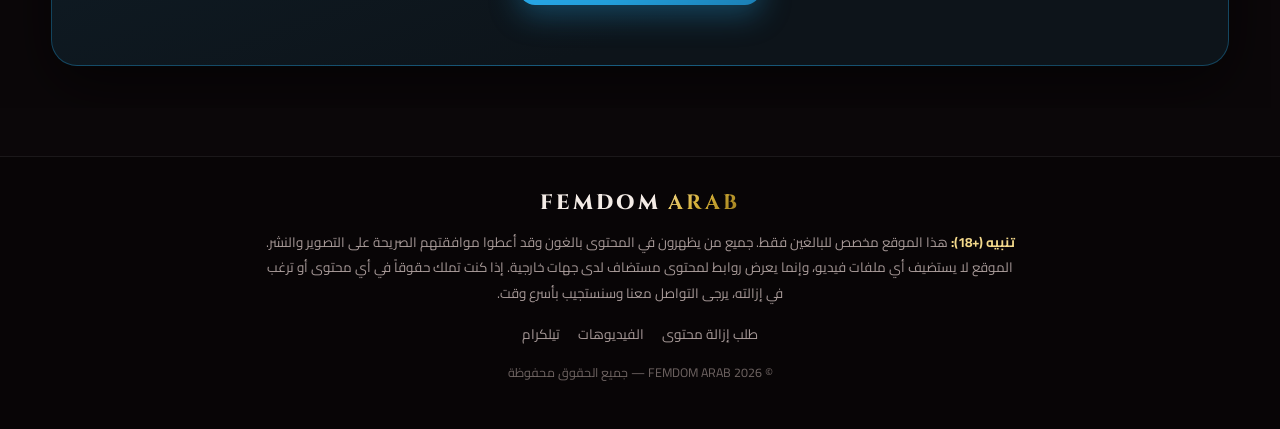
==== commit cd8bf7db: "Update print statement from 'Hello' to 'Goodbye'" ====
--- a/index.html
+++ b/index.html
@@ -513,37 +513,19 @@
     {
       title: "الفيديو الأول",
       description: "وصف مختصر للفيديو الأول.",
-      duration: "12:30",
-      thumb: "",
-      src: "https://example.com/video1.mp4",
-      type: "video",
+      duration: "",
+      thumb: "https://vz-05a47d04-98d.b-cdn.net/115a9c19-b357-43d1-8647-e1e0d15552dd/thumbnail.jpg",
+      src: "https://iframe.mediadelivery.net/embed/807602/115a9c19-b357-43d1-8647-e1e0d15552dd?autoplay=false&preload=true",
+      type: "embed",
       tag: "جديد"
     },
     {
       title: "الفيديو الثاني",
       description: "وصف مختصر للفيديو الثاني.",
-      duration: "08:45",
-      thumb: "",
-      src: "https://example.com/video2.mp4",
-      type: "video",
-      tag: ""
-    },
-    {
-      title: "الفيديو الثالث",
-      description: "وصف مختصر للفيديو الثالث.",
-      duration: "15:10",
-      thumb: "",
-      src: "https://example.com/video3.mp4",
-      type: "video",
-      tag: ""
-    },
-    {
-      title: "الفيديو الرابع",
-      description: "وصف مختصر للفيديو الرابع.",
-      duration: "10:05",
-      thumb: "",
-      src: "https://example.com/video4.mp4",
-      type: "video",
+      duration: "",
+      thumb: "https://vz-05a47d04-98d.b-cdn.net/42980d7f-9504-4c52-a3de-6e21239d9243/thumbnail.jpg",
+      src: "https://iframe.mediadelivery.net/embed/807602/42980d7f-9504-4c52-a3de-6e21239d9243?autoplay=false&preload=true",
+      type: "embed",
       tag: ""
     }
   ]
@@ -632,7 +614,6 @@
     if(v.type === "embed"){
       const f = document.createElement("iframe");
       f.src = safeUrl(v.src); f.allow = "autoplay; fullscreen; picture-in-picture"; f.allowFullscreen = true;
-      f.referrerPolicy = "no-referrer";
       player.appendChild(f); return;
     }
     buildVideo(v);
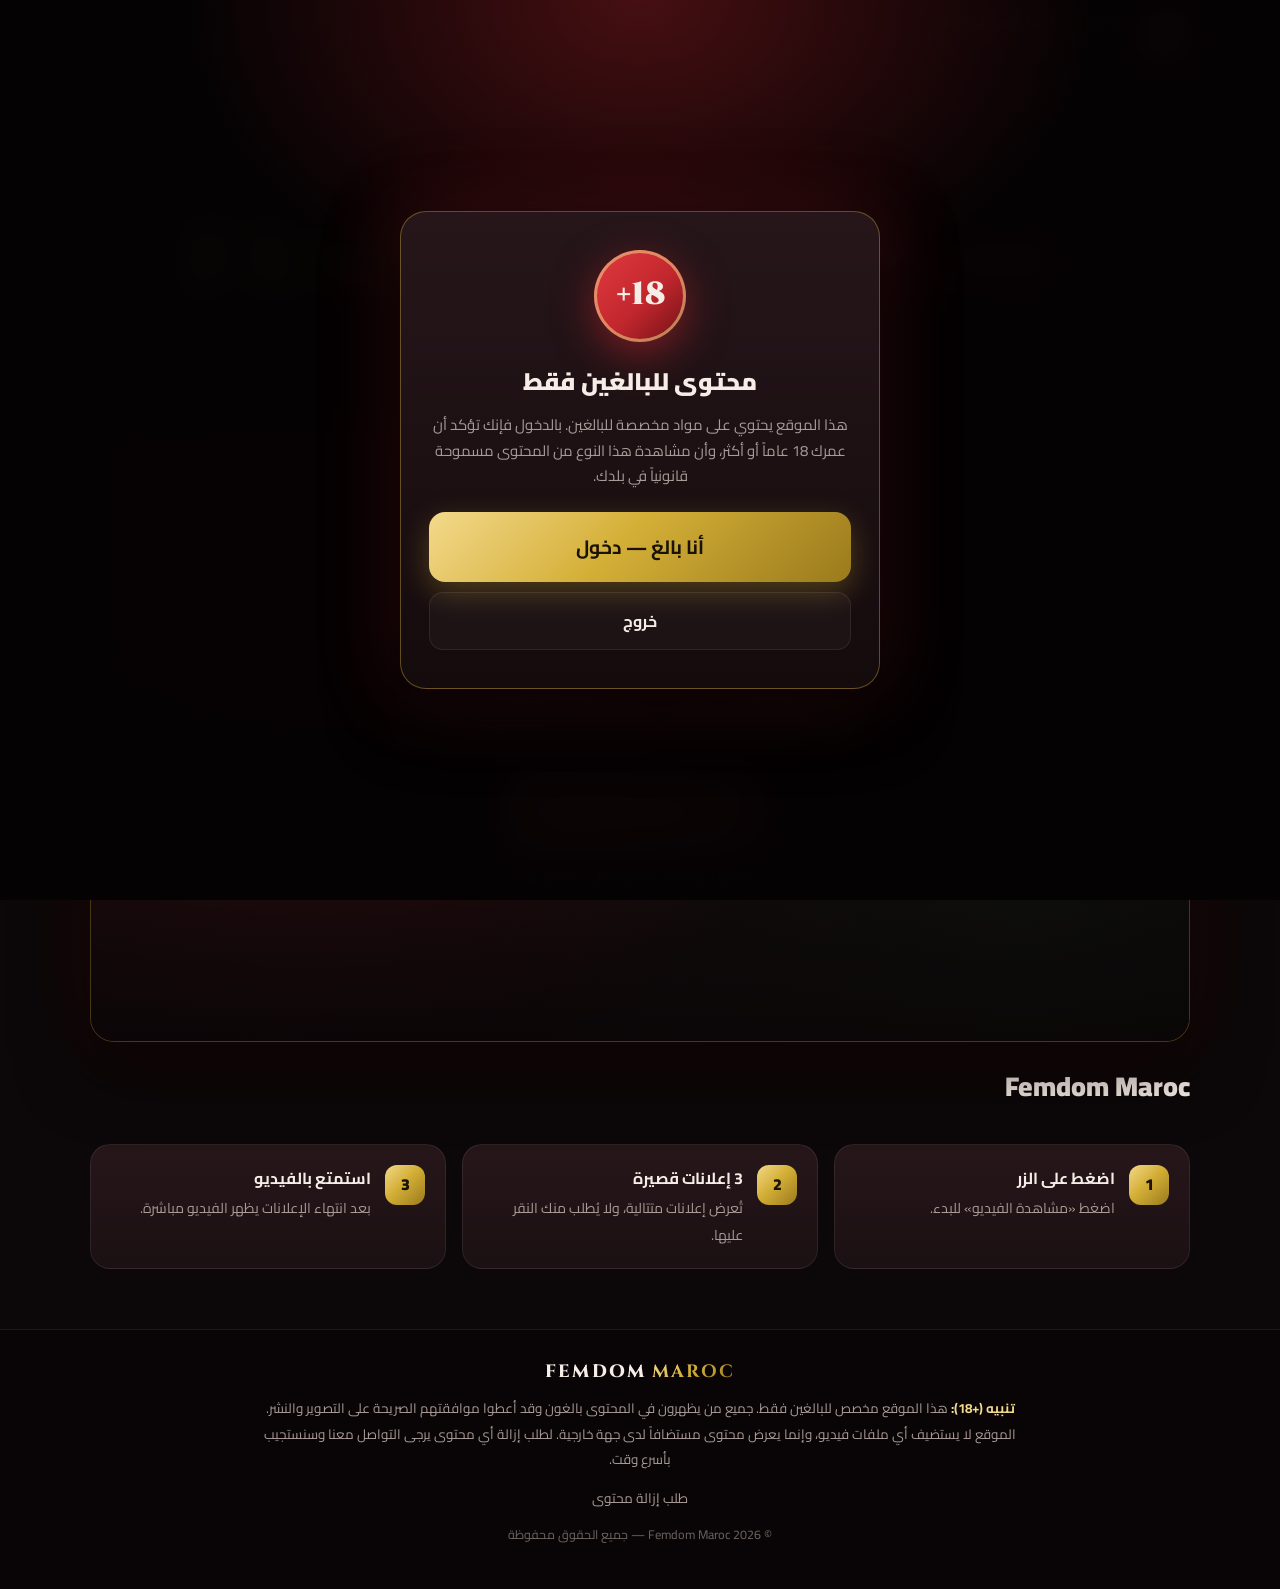
==== commit 35441e76: "Update print statement from 'Hello' to 'Goodbye'" ====
--- a/index.html
+++ b/index.html
@@ -3,340 +3,199 @@
 <head>
 <meta charset="UTF-8">
 <meta name="viewport" content="width=device-width, initial-scale=1, viewport-fit=cover">
-<title>FEMDOM ARAB — فيديوهات عربية حصرية مجانية</title>
-<meta name="description" content="هنا ستجد فيديوهات عربية حصرية مجانية. موقع مخصص للبالغين فقط (+18).">
+<title>Femdom Maroc — شاهد الفيديو</title>
+<meta name="description" content="Femdom Maroc — موقع مخصص للبالغين فقط (+18).">
 <meta name="robots" content="noindex, nofollow">
 <meta name="rating" content="adult">
-<meta name="theme-color" content="#0b0709">
+<meta name="theme-color" content="#0c0708">
 <link rel="preconnect" href="https://fonts.googleapis.com">
 <link rel="preconnect" href="https://fonts.gstatic.com" crossorigin>
 <link href="https://fonts.googleapis.com/css2?family=Cairo:wght@400;600;700;900&family=Cinzel:wght@600;800&display=swap" rel="stylesheet">
 
 <style>
 /* ============================================================
-   متغيرات الهوية البصرية — عدّل الألوان من هنا
+   1) متغيرات الهوية البصرية — عدّل الألوان من هنا
    ============================================================ */
 :root{
-  --bg:#0b0709;
-  --bg-2:#130c10;
-  --surface:#1a1015;
-  --surface-2:#241720;
+  --bg:#0c0708;
+  --bg-2:#140b0d;
+  --surface:#1b1013;
+  --surface-2:#26161a;
   --line:rgba(255,255,255,.08);
-  --text:#f4ece6;
-  --muted:#a89a98;
-  --crimson:#b3122f;
-  --crimson-2:#e11d48;
+  --text:#f6ede7;
+  --muted:#a99b97;
+  --red:#c1272d;          /* أحمر مغربي */
+  --red-2:#e23a40;
+  --green:#0a8a4f;        /* أخضر مغربي (لمسات فقط) */
   --gold:#d4af37;
   --gold-2:#f3d98b;
-  --radius:18px;
-  --shadow:0 20px 60px rgba(0,0,0,.55);
+  --radius:20px;
+  --shadow:0 24px 70px rgba(0,0,0,.6);
   --grad-gold:linear-gradient(135deg,#f3d98b 0%,#d4af37 45%,#9a7a1c 100%);
-  --grad-crimson:linear-gradient(135deg,#e11d48 0%,#b3122f 55%,#6d0a1c 100%);
+  --grad-red:linear-gradient(135deg,#e23a40 0%,#c1272d 55%,#6e1015 100%);
 }
 *{box-sizing:border-box;margin:0;padding:0;-webkit-tap-highlight-color:transparent}
 html{scroll-behavior:smooth}
-body{
-  font-family:'Cairo',system-ui,sans-serif;
-  background:var(--bg);
-  color:var(--text);
-  line-height:1.7;
-  min-height:100vh;
-  overflow-x:hidden;
-}
+body{font-family:'Cairo',system-ui,sans-serif;background:var(--bg);color:var(--text);line-height:1.7;min-height:100vh;overflow-x:hidden}
 body.locked{overflow:hidden}
 a{color:inherit;text-decoration:none}
 button{font-family:inherit;cursor:pointer;border:0;background:none;color:inherit}
 img{display:block;max-width:100%}
+.container{width:min(1100px,92%);margin-inline:auto}
 
 /* خلفية زخرفية */
 .bg-fx{position:fixed;inset:0;z-index:-1;pointer-events:none;
   background:
-   radial-gradient(900px 500px at 85% -10%,rgba(179,18,47,.28),transparent 60%),
-   radial-gradient(700px 500px at 0% 30%,rgba(212,175,55,.10),transparent 60%),
-   radial-gradient(800px 600px at 50% 110%,rgba(179,18,47,.18),transparent 60%),
-   var(--bg);
-}
-.bg-fx::after{content:"";position:absolute;inset:0;opacity:.05;
-  background-image:linear-gradient(var(--gold) 1px,transparent 1px),linear-gradient(90deg,var(--gold) 1px,transparent 1px);
-  background-size:60px 60px;
-  mask-image:radial-gradient(circle at 50% 30%,#000,transparent 70%);
-  -webkit-mask-image:radial-gradient(circle at 50% 30%,#000,transparent 70%);
-}
-
-.container{width:min(1200px,92%);margin-inline:auto}
-
-/* ============================================================
-   الهيدر
-   ============================================================ */
-header.nav{
-  position:sticky;top:0;z-index:50;
-  backdrop-filter:blur(14px);-webkit-backdrop-filter:blur(14px);
-  background:linear-gradient(to bottom,rgba(11,7,9,.92),rgba(11,7,9,.65));
-  border-bottom:1px solid var(--line);
-}
-.nav-in{display:flex;align-items:center;justify-content:space-between;gap:16px;padding:14px 0}
+   radial-gradient(900px 520px at 90% -10%,rgba(193,39,45,.30),transparent 60%),
+   radial-gradient(700px 500px at -5% 35%,rgba(10,138,79,.10),transparent 60%),
+   radial-gradient(800px 600px at 50% 115%,rgba(193,39,45,.18),transparent 60%),var(--bg)}
+.bg-fx::after{content:"";position:absolute;inset:0;opacity:.06;
+  background-image:
+    linear-gradient(45deg,var(--gold) 1px,transparent 1px),
+    linear-gradient(-45deg,var(--gold) 1px,transparent 1px);
+  background-size:48px 48px;
+  mask-image:radial-gradient(circle at 50% 25%,#000,transparent 70%);
+  -webkit-mask-image:radial-gradient(circle at 50% 25%,#000,transparent 70%)}
+
+/* ============================================================
+   2) الهيدر
+   ============================================================ */
+header.nav{position:sticky;top:0;z-index:50;backdrop-filter:blur(14px);-webkit-backdrop-filter:blur(14px);
+  background:linear-gradient(to bottom,rgba(12,7,8,.93),rgba(12,7,8,.65));border-bottom:1px solid var(--line)}
+.nav-in{display:flex;align-items:center;justify-content:space-between;gap:14px;padding:14px 0}
 .brand{display:flex;align-items:center;gap:12px}
-.brand-mark{
-  width:44px;height:44px;border-radius:12px;display:grid;place-items:center;
-  background:var(--grad-crimson);
-  box-shadow:0 0 0 1px rgba(243,217,139,.5) inset,0 8px 24px rgba(179,18,47,.45);
-  position:relative;
-}
-.brand-mark svg{width:24px;height:24px}
-.brand-name{font-family:'Cinzel',serif;font-weight:800;letter-spacing:.14em;font-size:1.15rem;line-height:1}
+.brand-mark{width:46px;height:46px;border-radius:13px;display:grid;place-items:center;background:var(--grad-red);
+  box-shadow:0 0 0 1px rgba(243,217,139,.55) inset,0 8px 26px rgba(193,39,45,.45)}
+.brand-mark svg{width:26px;height:26px}
+.brand-name{font-family:'Cinzel',serif;font-weight:800;letter-spacing:.12em;font-size:1.12rem;line-height:1}
 .brand-name b{background:var(--grad-gold);-webkit-background-clip:text;background-clip:text;color:transparent}
-.brand-sub{font-size:.68rem;color:var(--muted);letter-spacing:.08em;margin-top:4px}
-.nav-actions{display:flex;align-items:center;gap:10px}
-.badge18{
-  font-weight:900;font-size:.8rem;padding:6px 12px;border-radius:999px;
-  border:1px solid var(--gold);color:var(--gold-2);letter-spacing:.05em;
-}
-
-/* ============================================================
-   الأزرار
-   ============================================================ */
-.btn{
-  display:inline-flex;align-items:center;justify-content:center;gap:10px;
-  padding:13px 26px;border-radius:14px;font-weight:700;font-size:1rem;
-  transition:transform .25s,box-shadow .25s,filter .25s;
-  position:relative;overflow:hidden;
-}
-.btn:hover{transform:translateY(-2px)}
-.btn:active{transform:translateY(0)}
+.brand-sub{font-size:.66rem;color:var(--muted);letter-spacing:.1em;margin-top:4px}
+.badge18{font-weight:900;font-size:.8rem;padding:6px 13px;border-radius:999px;border:1px solid var(--gold);color:var(--gold-2)}
+
+/* ============================================================
+   3) الأزرار
+   ============================================================ */
+.btn{display:inline-flex;align-items:center;justify-content:center;gap:10px;padding:13px 26px;border-radius:14px;
+  font-weight:700;font-size:1rem;transition:transform .25s,box-shadow .25s,opacity .25s;position:relative;overflow:hidden}
+.btn:hover:not(:disabled){transform:translateY(-2px)}
+.btn:disabled{opacity:.45;cursor:not-allowed}
+.btn svg{width:20px;height:20px;fill:currentColor;flex:none}
 .btn-gold{background:var(--grad-gold);color:#1a1205;box-shadow:0 10px 30px rgba(212,175,55,.3)}
-.btn-gold:hover{box-shadow:0 14px 40px rgba(212,175,55,.45)}
+.btn-gold:hover:not(:disabled){box-shadow:0 14px 40px rgba(212,175,55,.45)}
+.btn-red{background:var(--grad-red);color:#fff;box-shadow:0 10px 32px rgba(193,39,45,.45)}
+.btn-red:hover:not(:disabled){box-shadow:0 14px 44px rgba(193,39,45,.6)}
 .btn-ghost{border:1px solid var(--line);background:rgba(255,255,255,.03)}
 .btn-ghost:hover{border-color:var(--gold);background:rgba(212,175,55,.07)}
-.btn-tg{
-  background:linear-gradient(135deg,#2AABEE,#229ED9 50%,#1b7fb5);color:#fff;
-  box-shadow:0 10px 30px rgba(34,158,217,.35);
-}
-.btn-tg:hover{box-shadow:0 14px 42px rgba(34,158,217,.55)}
-.btn-tg svg{width:22px;height:22px;flex:none}
-.btn-sm{padding:9px 18px;font-size:.9rem;border-radius:12px}
-.btn-tg::after{
-  content:"";position:absolute;top:0;left:-120%;width:60%;height:100%;
-  background:linear-gradient(100deg,transparent,rgba(255,255,255,.35),transparent);
-  transform:skewX(-20deg);animation:shine 3.8s infinite;
-}
-@keyframes shine{0%,60%{left:-120%}100%{left:180%}}
-
-/* ============================================================
-   Hero
-   ============================================================ */
-.hero{padding:clamp(48px,9vw,110px) 0 clamp(36px,6vw,70px);text-align:center;position:relative}
-.eyebrow{
-  display:inline-flex;align-items:center;gap:8px;padding:7px 16px;border-radius:999px;
-  background:rgba(212,175,55,.08);border:1px solid rgba(212,175,55,.3);
-  color:var(--gold-2);font-size:.85rem;font-weight:600;margin-bottom:22px;
-}
-.eyebrow i{width:7px;height:7px;border-radius:50%;background:var(--crimson-2);box-shadow:0 0 12px var(--crimson-2);animation:pulse 1.8s infinite}
+.btn-lg{padding:17px 42px;font-size:1.2rem;border-radius:16px}
+
+/* ============================================================
+   4) Hero
+   ============================================================ */
+.hero{padding:clamp(36px,7vw,84px) 0 clamp(20px,4vw,40px);text-align:center}
+.eyebrow{display:inline-flex;align-items:center;gap:8px;padding:7px 16px;border-radius:999px;
+  background:rgba(212,175,55,.08);border:1px solid rgba(212,175,55,.3);color:var(--gold-2);font-size:.85rem;font-weight:600;margin-bottom:20px}
+.eyebrow i{width:7px;height:7px;border-radius:50%;background:var(--red-2);box-shadow:0 0 12px var(--red-2);animation:pulse 1.8s infinite}
 @keyframes pulse{50%{opacity:.35;transform:scale(.8)}}
-.hero-logo{
-  font-family:'Cinzel',serif;font-weight:800;line-height:1;
-  font-size:clamp(2.6rem,9vw,6.4rem);letter-spacing:.12em;margin-bottom:18px;
-  text-shadow:0 6px 40px rgba(179,18,47,.4);
-}
+.hero-logo{font-family:'Cinzel',serif;font-weight:800;line-height:1.05;font-size:clamp(2.3rem,8vw,5.4rem);letter-spacing:.1em;
+  text-shadow:0 6px 40px rgba(193,39,45,.4)}
 .hero-logo span{background:var(--grad-gold);-webkit-background-clip:text;background-clip:text;color:transparent}
-.hero-logo em{font-style:normal;color:var(--crimson-2)}
-.hero h1{
-  font-size:clamp(1.25rem,3.4vw,2.1rem);font-weight:700;max-width:760px;margin:0 auto 14px;
-}
-.hero h1 b{color:var(--gold-2)}
-.divider{display:flex;align-items:center;justify-content:center;gap:14px;margin:22px auto 28px;max-width:360px}
+.hero-logo em{font-style:normal;color:var(--red-2)}
+.divider{display:flex;align-items:center;justify-content:center;gap:14px;margin:20px auto 0;max-width:340px}
 .divider::before,.divider::after{content:"";flex:1;height:1px;background:linear-gradient(90deg,transparent,var(--gold),transparent)}
-.divider svg{width:16px;height:16px;fill:var(--gold)}
-.hero p.lead{color:var(--muted);max-width:560px;margin:0 auto 30px;font-size:1.02rem}
-.hero-cta{display:flex;gap:14px;justify-content:center;flex-wrap:wrap}
-
-/* ============================================================
-   قسم الفيديوهات
-   ============================================================ */
-section{padding:clamp(30px,5vw,60px) 0}
-.sec-head{display:flex;align-items:end;justify-content:space-between;gap:16px;margin-bottom:30px;flex-wrap:wrap}
-.sec-title{font-size:clamp(1.5rem,3.4vw,2.1rem);font-weight:900;position:relative;padding-inline-start:18px}
-.sec-title::before{content:"";position:absolute;inset-inline-start:0;top:8px;bottom:8px;width:5px;border-radius:5px;background:var(--grad-crimson)}
-.sec-sub{color:var(--muted);font-size:.95rem}
-.count-pill{font-size:.85rem;color:var(--gold-2);border:1px solid rgba(212,175,55,.3);padding:5px 14px;border-radius:999px;background:rgba(212,175,55,.06)}
-
-.grid{display:grid;grid-template-columns:repeat(4,1fr);gap:22px}
-@media(max-width:1100px){.grid{grid-template-columns:repeat(3,1fr)}}
-@media(max-width:820px){.grid{grid-template-columns:repeat(2,1fr);gap:16px}}
-@media(max-width:480px){.grid{grid-template-columns:1fr}}
-
-.card{
-  background:linear-gradient(180deg,var(--surface-2),var(--surface));
-  border:1px solid var(--line);border-radius:var(--radius);overflow:hidden;
-  transition:transform .35s cubic-bezier(.2,.8,.2,1),border-color .3s,box-shadow .3s;
-  cursor:pointer;text-align:start;display:flex;flex-direction:column;
-  animation:rise .7s both;
-}
-.card:nth-child(2){animation-delay:.08s}.card:nth-child(3){animation-delay:.16s}.card:nth-child(4){animation-delay:.24s}
-@keyframes rise{from{opacity:0;transform:translateY(24px)}to{opacity:1;transform:none}}
-.card:hover,.card:focus-visible{
-  transform:translateY(-8px);border-color:rgba(212,175,55,.55);
-  box-shadow:0 24px 50px rgba(0,0,0,.6),0 0 0 1px rgba(212,175,55,.25);outline:0;
-}
-.thumb{position:relative;aspect-ratio:16/10;overflow:hidden;background:#150b10}
-.thumb img{width:100%;height:100%;object-fit:cover;transition:transform .6s}
-.card:hover .thumb img{transform:scale(1.08)}
-.thumb::after{content:"";position:absolute;inset:0;background:linear-gradient(to top,rgba(11,7,9,.85),transparent 55%)}
-.thumb-fallback{
-  position:absolute;inset:0;display:grid;place-items:center;
+.divider svg{width:18px;height:18px;fill:var(--gold)}
+
+/* ============================================================
+   5) منصة الفيديو (Stage)
+   ============================================================ */
+.watch{padding:clamp(18px,3vw,36px) 0 clamp(30px,5vw,60px)}
+.stage{position:relative;aspect-ratio:16/9;border-radius:24px;overflow:hidden;background:#0a0506;
+  border:1px solid rgba(212,175,55,.3);box-shadow:var(--shadow),0 0 70px rgba(193,39,45,.15)}
+.cover{position:absolute;inset:0;display:grid;place-items:center;text-align:center;padding:20px;
   background:
-    radial-gradient(circle at 30% 20%,rgba(225,29,72,.35),transparent 55%),
-    radial-gradient(circle at 80% 90%,rgba(212,175,55,.2),transparent 50%),
-    linear-gradient(135deg,#2a0f19,#120a0e);
-  font-family:'Cinzel',serif;color:rgba(243,217,139,.25);font-size:2.2rem;letter-spacing:.2em;font-weight:800;
-}
-.play{
-  position:absolute;inset:0;margin:auto;width:62px;height:62px;border-radius:50%;z-index:2;
-  display:grid;place-items:center;background:rgba(11,7,9,.55);
-  border:1.5px solid var(--gold);backdrop-filter:blur(6px);-webkit-backdrop-filter:blur(6px);
-  transition:transform .3s,background .3s;
-}
-.play svg{width:24px;height:24px;fill:var(--gold-2);margin-inline-start:-3px;transform:scaleX(-1)}
-.card:hover .play{transform:scale(1.14);background:var(--crimson)}
-.card:hover .play svg{fill:#fff}
-.dur{
-  position:absolute;z-index:2;bottom:10px;inset-inline-start:10px;
-  background:rgba(0,0,0,.7);padding:2px 10px;border-radius:8px;font-size:.78rem;font-weight:600;
-}
-.tag{
-  position:absolute;z-index:2;top:10px;inset-inline-end:10px;
-  background:var(--grad-crimson);padding:2px 10px;border-radius:8px;font-size:.72rem;font-weight:700;
-}
-.card-body{padding:16px 18px 18px;display:flex;flex-direction:column;gap:6px;flex:1}
-.card-title{font-weight:700;font-size:1.05rem;line-height:1.5}
-.card-desc{color:var(--muted);font-size:.85rem;line-height:1.6}
-.card-meta{margin-top:auto;padding-top:8px;display:flex;align-items:center;gap:8px;color:var(--gold-2);font-size:.82rem;font-weight:600}
-.card-meta svg{width:15px;height:15px;fill:currentColor}
-
-.empty{
-  grid-column:1/-1;text-align:center;padding:50px;border:1px dashed var(--line);border-radius:var(--radius);color:var(--muted)
-}
-
-/* ============================================================
-   قسم Telegram
-   ============================================================ */
-.tg-box{
-  position:relative;overflow:hidden;border-radius:26px;padding:clamp(30px,6vw,60px);
-  text-align:center;border:1px solid rgba(34,158,217,.35);
-  background:
-    radial-gradient(600px 300px at 50% 0%,rgba(42,171,238,.22),transparent 70%),
-    linear-gradient(160deg,#10202b,#0d141a 70%);
-  box-shadow:var(--shadow);
-}
-.tg-ico{
-  width:78px;height:78px;margin:0 auto 18px;border-radius:50%;display:grid;place-items:center;
-  background:linear-gradient(135deg,#2AABEE,#1b7fb5);box-shadow:0 0 0 8px rgba(42,171,238,.12),0 14px 34px rgba(34,158,217,.45);
-}
-.tg-ico svg{width:38px;height:38px}
-.tg-box h2{font-size:clamp(1.4rem,3.4vw,2rem);font-weight:900;margin-bottom:8px}
-.tg-box p{color:#a9bdca;max-width:520px;margin:0 auto 26px}
-.btn-lg{padding:16px 38px;font-size:1.15rem;border-radius:16px}
-
-/* ============================================================
-   الفوتر
-   ============================================================ */
-footer{border-top:1px solid var(--line);margin-top:30px;padding:36px 0 46px;background:rgba(0,0,0,.25)}
-.foot{display:flex;flex-direction:column;align-items:center;gap:16px;text-align:center}
-.foot .brand-name{font-size:1.3rem}
-.disclaimer{max-width:760px;color:var(--muted);font-size:.84rem;line-height:1.9}
-.disclaimer strong{color:var(--gold-2)}
-.copy{color:#6f6462;font-size:.78rem}
-.foot-links{display:flex;gap:18px;flex-wrap:wrap;justify-content:center;font-size:.85rem;color:var(--muted)}
-.foot-links a:hover{color:var(--gold-2)}
-
-/* ============================================================
-   بوابة التحقق من العمر
-   ============================================================ */
-.gate{
-  position:fixed;inset:0;z-index:200;display:none;place-items:center;padding:20px;
-  background:
-    radial-gradient(700px 500px at 50% 0%,rgba(179,18,47,.35),transparent 65%),
-    rgba(5,3,4,.96);
-  backdrop-filter:blur(18px);-webkit-backdrop-filter:blur(18px);
-}
-.gate.show{display:grid}
-.gate-card{
-  width:min(480px,100%);text-align:center;padding:38px 28px;border-radius:26px;
-  background:linear-gradient(180deg,var(--surface-2),var(--bg-2));
-  border:1px solid rgba(212,175,55,.4);box-shadow:var(--shadow),0 0 80px rgba(179,18,47,.25);
-  animation:rise .6s both;
-}
-.gate-18{
-  width:92px;height:92px;margin:0 auto 20px;border-radius:50%;display:grid;place-items:center;
-  font-weight:900;font-size:2rem;font-family:'Cinzel',serif;
-  background:var(--grad-crimson);box-shadow:0 0 0 3px rgba(243,217,139,.55) inset,0 12px 40px rgba(179,18,47,.55);
-}
-.gate-card h2{font-size:1.5rem;font-weight:900;margin-bottom:10px}
-.gate-card p{color:var(--muted);font-size:.93rem;margin-bottom:24px}
-.gate-actions{display:flex;flex-direction:column;gap:10px}
-
-/* ============================================================
-   المشغل
-   ============================================================ */
-.modal{
-  position:fixed;inset:0;z-index:150;display:none;align-items:center;justify-content:center;padding:16px;
-  background:rgba(4,2,3,.92);backdrop-filter:blur(10px);-webkit-backdrop-filter:blur(10px);
-}
-.modal.open{display:flex;animation:fade .25s both}
+    radial-gradient(circle at 25% 20%,rgba(226,58,64,.38),transparent 55%),
+    radial-gradient(circle at 85% 90%,rgba(10,138,79,.18),transparent 50%),
+    linear-gradient(135deg,#2c1015,#0f0709)}
+.cover-img{position:absolute;inset:0;width:100%;height:100%;object-fit:cover}
+.cover::after{content:"";position:absolute;inset:0;background:linear-gradient(to top,rgba(10,5,6,.92),rgba(10,5,6,.25) 60%)}
+.cover-in{position:relative;z-index:2;display:flex;flex-direction:column;align-items:center;gap:16px}
+.cover-title{font-family:'Cinzel',serif;font-weight:800;font-size:clamp(1.4rem,4.6vw,2.8rem);letter-spacing:.1em}
+.cover-title span{color:var(--gold-2)}
+.cover-note{color:#d6c8c3;font-size:.92rem;max-width:420px}
+.play-ring{width:92px;height:92px;border-radius:50%;display:grid;place-items:center;background:rgba(12,7,8,.55);
+  border:2px solid var(--gold);backdrop-filter:blur(6px);-webkit-backdrop-filter:blur(6px);animation:ring 2.4s infinite}
+.play-ring svg{width:36px;height:36px;fill:var(--gold-2);transform:scaleX(-1);margin-inline-start:-4px}
+@keyframes ring{0%{box-shadow:0 0 0 0 rgba(212,175,55,.45)}70%,100%{box-shadow:0 0 0 24px rgba(212,175,55,0)}}
+
+.meta{display:flex;align-items:center;justify-content:space-between;gap:14px;flex-wrap:wrap;margin-top:22px}
+.meta h2{font-size:clamp(1.2rem,3vw,1.7rem);font-weight:900}
+.meta p{color:var(--muted);font-size:.95rem}
+
+/* خطوات الإعلانات */
+.steps{display:grid;grid-template-columns:repeat(3,1fr);gap:16px;margin-top:34px}
+@media(max-width:700px){.steps{grid-template-columns:1fr}}
+.step{background:linear-gradient(180deg,var(--surface-2),var(--surface));border:1px solid var(--line);border-radius:var(--radius);padding:20px;display:flex;gap:14px;align-items:flex-start}
+.step-n{flex:none;width:40px;height:40px;border-radius:12px;display:grid;place-items:center;font-weight:900;background:var(--grad-gold);color:#1a1205}
+.step b{display:block;margin-bottom:2px}
+.step span{color:var(--muted);font-size:.88rem}
+
+/* ============================================================
+   6) نافذة الإعلانات
+   ============================================================ */
+.adwall{position:fixed;inset:0;z-index:160;display:none;align-items:center;justify-content:center;padding:16px;
+  background:rgba(4,2,3,.95);backdrop-filter:blur(12px);-webkit-backdrop-filter:blur(12px)}
+.adwall.open{display:flex;animation:fade .25s both}
 @keyframes fade{from{opacity:0}to{opacity:1}}
-.modal-in{width:min(1040px,100%);max-height:100%;display:flex;flex-direction:column;gap:14px}
-.modal-top{display:flex;align-items:center;justify-content:space-between;gap:12px}
-.modal-title{font-weight:700;font-size:1.1rem;white-space:nowrap;overflow:hidden;text-overflow:ellipsis}
-.x{
-  width:42px;height:42px;border-radius:50%;flex:none;display:grid;place-items:center;
-  border:1px solid var(--line);background:rgba(255,255,255,.05);transition:.25s;
-}
-.x:hover{background:var(--crimson);border-color:var(--crimson)}
-.x svg{width:18px;height:18px;stroke:#fff;stroke-width:2.4;fill:none;stroke-linecap:round}
-
-.player{
-  position:relative;background:#000;border-radius:20px;overflow:hidden;aspect-ratio:16/9;
-  border:1px solid rgba(212,175,55,.25);box-shadow:0 30px 80px rgba(0,0,0,.8),0 0 60px rgba(179,18,47,.15);
-  user-select:none;-webkit-user-select:none;
-}
+.ad-card{width:min(640px,100%);max-height:100%;overflow:auto;border-radius:24px;padding:22px;
+  background:linear-gradient(180deg,var(--surface-2),var(--bg-2));border:1px solid rgba(212,175,55,.35);box-shadow:var(--shadow)}
+.ad-top{display:flex;align-items:center;justify-content:space-between;gap:10px;margin-bottom:14px}
+.ad-dots{display:flex;gap:8px;align-items:center}
+.dot{width:34px;height:6px;border-radius:6px;background:rgba(255,255,255,.14);transition:.3s}
+.dot.done{background:var(--gold)}
+.dot.now{background:var(--red-2)}
+.ad-count{font-size:.85rem;color:var(--gold-2);font-weight:700}
+.ad-x{width:38px;height:38px;border-radius:50%;display:grid;place-items:center;border:1px solid var(--line);background:rgba(255,255,255,.05)}
+.ad-x:hover{background:var(--red);border-color:var(--red)}
+.ad-x svg{width:16px;height:16px;stroke:#fff;stroke-width:2.4;fill:none;stroke-linecap:round}
+.ad-label{font-size:.72rem;color:var(--muted);letter-spacing:.12em;text-align:center;margin-bottom:8px}
+.ad-slot{min-height:250px;display:grid;place-items:center;border-radius:16px;background:#0a0607;border:1px dashed rgba(255,255,255,.12);overflow:hidden;text-align:center}
+.ad-slot > *{max-width:100%}
+.ad-empty{padding:20px;color:var(--muted);font-size:.88rem;line-height:1.9}
+.ad-empty b{color:var(--gold-2);display:block;margin-bottom:4px}
+.ad-empty code{direction:ltr;display:inline-block;background:rgba(255,255,255,.06);padding:1px 8px;border-radius:6px;color:#ddd}
+.ad-bar{height:4px;border-radius:4px;background:rgba(255,255,255,.1);margin:16px 0;overflow:hidden}
+.ad-bar i{display:block;height:100%;width:0;background:var(--grad-gold);transition:width 1s linear}
+.ad-actions{display:flex;justify-content:center}
+
+/* ============================================================
+   7) المشغل
+   ============================================================ */
+.player{position:absolute;inset:0;background:#000;user-select:none;-webkit-user-select:none}
 .player video,.player iframe{position:absolute;inset:0;width:100%;height:100%;border:0;background:#000;object-fit:contain}
-.p-center{
-  position:absolute;inset:0;margin:auto;width:84px;height:84px;border-radius:50%;z-index:3;
-  display:grid;place-items:center;background:rgba(179,18,47,.85);border:2px solid var(--gold-2);
-  box-shadow:0 10px 40px rgba(179,18,47,.6);transition:.3s;
-}
+.p-center{position:absolute;inset:0;margin:auto;width:84px;height:84px;border-radius:50%;z-index:3;display:grid;place-items:center;
+  background:rgba(193,39,45,.88);border:2px solid var(--gold-2);box-shadow:0 10px 40px rgba(193,39,45,.6);transition:.3s}
 .p-center:hover{transform:scale(1.08)}
 .p-center svg{width:34px;height:34px;fill:#fff;transform:scaleX(-1);margin-inline-start:-4px}
 .player.playing .p-center{opacity:0;pointer-events:none;transform:scale(.7)}
-.p-loader{
-  position:absolute;inset:0;margin:auto;width:54px;height:54px;border-radius:50%;z-index:4;display:none;
-  border:4px solid rgba(255,255,255,.15);border-top-color:var(--gold);animation:spin .9s linear infinite;
-}
+.p-loader{position:absolute;inset:0;margin:auto;width:54px;height:54px;border-radius:50%;z-index:4;display:none;
+  border:4px solid rgba(255,255,255,.15);border-top-color:var(--gold);animation:spin .9s linear infinite}
 .player.loading .p-loader{display:block}
 @keyframes spin{to{transform:rotate(360deg)}}
-.p-error{
-  position:absolute;inset:0;z-index:5;display:none;flex-direction:column;align-items:center;justify-content:center;gap:10px;
-  background:rgba(8,4,6,.92);text-align:center;padding:20px;color:var(--muted)
-}
-.player.error .p-error{display:flex}
-.p-error b{color:var(--gold-2);font-size:1.1rem}
-
-.controls{
-  position:absolute;inset-inline:0;bottom:0;z-index:6;padding:34px 16px 12px;direction:ltr;
-  background:linear-gradient(to top,rgba(0,0,0,.92),transparent);
-  transition:opacity .35s;
-}
+.p-msg{position:absolute;inset:0;z-index:5;display:none;flex-direction:column;align-items:center;justify-content:center;gap:8px;
+  background:rgba(8,4,6,.94);text-align:center;padding:20px;color:var(--muted)}
+.player.error .p-msg{display:flex}
+.p-msg b{color:var(--gold-2);font-size:1.15rem}
+.controls{position:absolute;inset-inline:0;bottom:0;z-index:6;padding:34px 16px 12px;direction:ltr;
+  background:linear-gradient(to top,rgba(0,0,0,.92),transparent);transition:opacity .35s}
 .player.idle.playing .controls{opacity:0}
 .player.idle.playing{cursor:none}
 .seek{position:relative;height:18px;display:flex;align-items:center;cursor:pointer;touch-action:none}
 .seek-bar{position:relative;width:100%;height:5px;border-radius:5px;background:rgba(255,255,255,.2);transition:height .2s}
 .seek:hover .seek-bar{height:8px}
-.seek-buf,.seek-fill{position:absolute;left:0;top:0;bottom:0;border-radius:5px}
-.seek-buf{background:rgba(255,255,255,.28);width:0}
-.seek-fill{background:var(--grad-crimson);width:0}
-.seek-knob{
-  position:absolute;top:50%;width:15px;height:15px;border-radius:50%;background:var(--gold-2);
-  transform:translate(-50%,-50%) scale(0);transition:transform .2s;left:0;box-shadow:0 0 12px rgba(212,175,55,.8)
-}
+.seek-buf,.seek-fill{position:absolute;left:0;top:0;bottom:0;border-radius:5px;width:0}
+.seek-buf{background:rgba(255,255,255,.28)}
+.seek-fill{background:var(--grad-red)}
+.seek-knob{position:absolute;top:50%;left:0;width:15px;height:15px;border-radius:50%;background:var(--gold-2);
+  transform:translate(-50%,-50%) scale(0);transition:transform .2s;box-shadow:0 0 12px rgba(212,175,55,.8)}
 .seek:hover .seek-knob,.seeking .seek-knob{transform:translate(-50%,-50%) scale(1)}
 .c-row{display:flex;align-items:center;gap:6px;margin-top:6px}
 .c-btn{width:40px;height:40px;border-radius:10px;display:grid;place-items:center;transition:background .2s}
@@ -345,22 +204,40 @@
 .c-time{font-size:.82rem;font-variant-numeric:tabular-nums;color:#ddd;margin:0 8px;white-space:nowrap}
 .c-spacer{flex:1}
 .vol{display:flex;align-items:center;gap:4px}
-.vol input{
-  -webkit-appearance:none;appearance:none;width:80px;height:4px;border-radius:4px;outline:0;cursor:pointer;
-  background:linear-gradient(to right,var(--gold) var(--v,100%),rgba(255,255,255,.25) var(--v,100%));
-}
+.vol input{-webkit-appearance:none;appearance:none;width:80px;height:4px;border-radius:4px;outline:0;cursor:pointer;
+  background:linear-gradient(to right,var(--gold) var(--v,100%),rgba(255,255,255,.25) var(--v,100%))}
 .vol input::-webkit-slider-thumb{-webkit-appearance:none;width:13px;height:13px;border-radius:50%;background:var(--gold-2)}
 .vol input::-moz-range-thumb{width:13px;height:13px;border:0;border-radius:50%;background:var(--gold-2)}
 .speed{font-size:.8rem;font-weight:700;width:auto;padding:0 10px;color:#fff}
 @media(max-width:560px){
-  .vol input{display:none}
-  .c-btn{width:36px;height:36px}
-  .p-center{width:66px;height:66px}
-  .controls{padding:26px 10px 8px}
+  .vol input{display:none}.c-btn{width:36px;height:36px}.p-center{width:66px;height:66px}.controls{padding:26px 10px 8px}
+  .play-ring{width:72px;height:72px}.btn-lg{padding:14px 28px;font-size:1.05rem}.stage{border-radius:18px}
 }
-.modal-info{color:var(--muted);font-size:.9rem;padding-inline:4px}
-
-/* إمكانية الوصول */
+
+/* ============================================================
+   8) بوابة العمر + الفوتر
+   ============================================================ */
+.gate{position:fixed;inset:0;z-index:300;display:none;place-items:center;padding:20px;
+  background:radial-gradient(700px 500px at 50% 0%,rgba(193,39,45,.35),transparent 65%),rgba(5,3,4,.97);
+  backdrop-filter:blur(18px);-webkit-backdrop-filter:blur(18px)}
+.gate.show{display:grid}
+.gate-card{width:min(480px,100%);text-align:center;padding:38px 28px;border-radius:26px;
+  background:linear-gradient(180deg,var(--surface-2),var(--bg-2));border:1px solid rgba(212,175,55,.4);
+  box-shadow:var(--shadow),0 0 80px rgba(193,39,45,.25)}
+.gate-18{width:92px;height:92px;margin:0 auto 20px;border-radius:50%;display:grid;place-items:center;font-weight:900;font-size:2rem;
+  font-family:'Cinzel',serif;background:var(--grad-red);box-shadow:0 0 0 3px rgba(243,217,139,.55) inset,0 12px 40px rgba(193,39,45,.55)}
+.gate-card h2{font-size:1.5rem;font-weight:900;margin-bottom:10px}
+.gate-card p{color:var(--muted);font-size:.93rem;margin-bottom:24px}
+.gate-actions{display:flex;flex-direction:column;gap:10px}
+
+footer{border-top:1px solid var(--line);padding:34px 0 44px;background:rgba(0,0,0,.25)}
+.foot{display:flex;flex-direction:column;align-items:center;gap:14px;text-align:center}
+.disclaimer{max-width:760px;color:var(--muted);font-size:.84rem;line-height:1.9}
+.disclaimer strong{color:var(--gold-2)}
+.foot-links{display:flex;gap:18px;flex-wrap:wrap;justify-content:center;font-size:.85rem;color:var(--muted)}
+.foot-links a:hover{color:var(--gold-2)}
+.copy{color:#6f6462;font-size:.78rem}
+
 :focus-visible{outline:2px solid var(--gold);outline-offset:3px}
 @media (prefers-reduced-motion:reduce){*{animation:none!important;transition:none!important}}
 </style>
@@ -385,22 +262,17 @@
 <!-- ============ الهيدر ============ -->
 <header class="nav">
   <div class="container nav-in">
-    <a href="#top" class="brand" aria-label="FEMDOM ARAB">
+    <a href="#top" class="brand" aria-label="Femdom Maroc">
       <div class="brand-mark" aria-hidden="true">
-        <svg viewBox="0 0 24 24" fill="none"><path d="M3 18 5 7l4.5 4L12 4l2.5 7L19 7l2 11H3Z" fill="#f3d98b"/><rect x="3" y="19.5" width="18" height="2" rx="1" fill="#f3d98b"/></svg>
+        <!-- نجمة ثمانية (خاتم سليمان) -->
+        <svg viewBox="0 0 24 24"><path fill="#f3d98b" d="M12 1.5 14.6 5l4.2-.7-.7 4.2L21.600 12l-3.500 2.600.700 4.200-4.200-.700L12 22.500 9.400 19l-4.200.700.700-4.200L2.400 12l3.500-2.600-.7-4.200L9.400 5 12 1.500Z"/></svg>
       </div>
       <div>
-        <div class="brand-name">FEMDOM <b>ARAB</b></div>
-        <div class="brand-sub">EXCLUSIVE ARABIC VIDEOS</div>
+        <div class="brand-name">FEMDOM <b>MAROC</b></div>
+        <div class="brand-sub">EXCLUSIVE VIDEO</div>
       </div>
     </a>
-    <div class="nav-actions">
-      <span class="badge18">+18</span>
-      <a class="btn btn-tg btn-sm" data-telegram target="_blank" rel="noopener noreferrer">
-        <svg viewBox="0 0 24 24" fill="#fff"><path d="M9.78 15.9 9.4 20.3c.5 0 .72-.22.98-.48l2.35-2.25 4.87 3.57c.9.5 1.53.24 1.77-.83L22.56 4.9c.3-1.33-.48-1.85-1.35-1.53L2.36 10.6c-1.29.5-1.27 1.22-.22 1.55l4.84 1.5 11.25-7.08c.53-.35 1.01-.15.61.2L9.78 15.9Z"/></svg>
-        <span>انضم إلى تيلكرام</span>
-      </a>
-    </div>
+    <span class="badge18">+18</span>
   </div>
 </header>
 
@@ -408,127 +280,124 @@
   <!-- ============ Hero ============ -->
   <div class="hero">
     <div class="container">
-      <div class="eyebrow"><i></i> محتوى حصري · مجاني · للبالغين فقط</div>
-      <div class="hero-logo"><span>FEMDOM</span> <em>ARAB</em></div>
-      <h1>هنا ستجد <b>فيديوهات عربية حصرية مجانية</b></h1>
+      <div class="eyebrow"><i></i> للبالغين فقط</div>
+      <div class="hero-logo"><span>FEMDOM</span> <em>MAROC</em></div>
       <div class="divider" aria-hidden="true">
         <svg viewBox="0 0 24 24"><path d="M12 2l2.6 7.4L22 12l-7.4 2.6L12 22l-2.6-7.4L2 12l7.4-2.6L12 2Z"/></svg>
       </div>
-      <p class="lead">تجربة مشاهدة أنيقة وسريعة على جميع الأجهزة. اختر الفيديو واضغط للتشغيل مباشرة.</p>
-      <div class="hero-cta">
-        <a href="#videos" class="btn btn-gold btn-lg">شاهد الآن</a>
-        <a class="btn btn-tg btn-lg" data-telegram target="_blank" rel="noopener noreferrer">
-          <svg viewBox="0 0 24 24" fill="#fff"><path d="M9.78 15.9 9.4 20.3c.5 0 .72-.22.98-.48l2.35-2.25 4.87 3.57c.9.5 1.53.24 1.77-.83L22.56 4.9c.3-1.33-.48-1.85-1.35-1.53L2.36 10.6c-1.29.5-1.27 1.22-.22 1.55l4.84 1.5 11.25-7.08c.53-.35 1.01-.15.61.2L9.78 15.9Z"/></svg>
-          <span>انضم إلى تيلكرام</span>
-        </a>
-      </div>
     </div>
   </div>
 
-  <!-- ============ الفيديوهات ============ -->
-  <section id="videos">
+  <!-- ============ منصة المشاهدة ============ -->
+  <section class="watch" id="watch">
     <div class="container">
-      <div class="sec-head">
+      <div class="stage" id="stage">
+        <div class="cover" id="cover">
+          <div class="cover-in">
+            <div class="play-ring" aria-hidden="true"><svg viewBox="0 0 24 24"><path d="M6 4l14 8-14 8V4Z"/></svg></div>
+            <div class="cover-title" id="cover-title"></div>
+            <button class="btn btn-red btn-lg" id="btn-watch">
+              <svg viewBox="0 0 24 24"><path d="M6 4l14 8-14 8V4Z"/></svg> مشاهدة الفيديو
+            </button>
+            <div class="cover-note" id="cover-note"></div>
+          </div>
+        </div>
+      </div>
+
+      <div class="meta">
         <div>
-          <h2 class="sec-title">أحدث الفيديوهات</h2>
-          <div class="sec-sub">اضغط على أي فيديو لبدء المشاهدة</div>
+          <h2 id="v-title"></h2>
+          <p id="v-desc"></p>
         </div>
-        <span class="count-pill" id="count"></span>
       </div>
-      <div class="grid" id="grid"></div>
-    </div>
-  </section>
-
-  <!-- ============ Telegram ============ -->
-  <section id="telegram">
-    <div class="container">
-      <div class="tg-box">
-        <div class="tg-ico">
-          <svg viewBox="0 0 24 24" fill="#fff"><path d="M9.78 15.9 9.4 20.3c.5 0 .72-.22.98-.48l2.35-2.25 4.87 3.57c.9.5 1.53.24 1.77-.83L22.56 4.9c.3-1.33-.48-1.85-1.35-1.53L2.36 10.6c-1.29.5-1.27 1.22-.22 1.55l4.84 1.5 11.25-7.08c.53-.35 1.01-.15.61.2L9.78 15.9Z"/></svg>
-        </div>
-        <h2>لا تفوّت أي جديد</h2>
-        <p>تابع قناتنا على تيلكرام لتصلك الفيديوهات الجديدة أولاً بأول.</p>
-        <a class="btn btn-tg btn-lg" data-telegram target="_blank" rel="noopener noreferrer">
-          <svg viewBox="0 0 24 24" fill="#fff"><path d="M9.78 15.9 9.4 20.3c.5 0 .72-.22.98-.48l2.35-2.25 4.87 3.57c.9.5 1.53.24 1.77-.83L22.56 4.9c.3-1.33-.48-1.85-1.35-1.53L2.36 10.6c-1.29.5-1.27 1.22-.22 1.55l4.84 1.5 11.25-7.08c.53-.35 1.01-.15.61.2L9.78 15.9Z"/></svg>
-          <span>انضم إلى تيلكرام</span>
-        </a>
+
+      <div class="steps" aria-label="طريقة المشاهدة">
+        <div class="step"><div class="step-n">1</div><div><b>اضغط على الزر</b><span>اضغط «مشاهدة الفيديو» للبدء.</span></div></div>
+        <div class="step"><div class="step-n">2</div><div><b>3 إعلانات قصيرة</b><span>تُعرض إعلانات متتالية، ولا يُطلب منك النقر عليها.</span></div></div>
+        <div class="step"><div class="step-n">3</div><div><b>استمتع بالفيديو</b><span>بعد انتهاء الإعلانات يظهر الفيديو مباشرة.</span></div></div>
       </div>
     </div>
   </section>
 </main>
 
+<!-- ============ نافذة الإعلانات ============ -->
+<div class="adwall" id="adwall" role="dialog" aria-modal="true" aria-label="الإعلانات">
+  <div class="ad-card">
+    <div class="ad-top">
+      <div class="ad-dots" id="ad-dots" aria-hidden="true"></div>
+      <div class="ad-count" id="ad-count"></div>
+      <button class="ad-x" id="ad-cancel" aria-label="إلغاء">
+        <svg viewBox="0 0 24 24"><path d="M5 5l14 14M19 5 5 19"/></svg>
+      </button>
+    </div>
+    <div class="ad-label" id="ad-label">إعلان</div>
+    <div class="ad-slot" id="ad-slot"></div>
+    <div class="ad-bar" aria-hidden="true"><i id="ad-bar"></i></div>
+    <div class="ad-actions">
+      <button class="btn btn-gold" id="ad-next" disabled>متابعة</button>
+    </div>
+  </div>
+</div>
+
 <!-- ============ الفوتر ============ -->
 <footer>
   <div class="container foot">
-    <div class="brand-name">FEMDOM <b>ARAB</b></div>
+    <div class="brand-name">FEMDOM <b>MAROC</b></div>
     <p class="disclaimer">
-      <strong>تنبيه (+18):</strong> هذا الموقع مخصص للبالغين فقط. جميع من يظهرون في المحتوى بالغون وقد أعطوا موافقتهم الصريحة على التصوير والنشر. الموقع لا يستضيف أي ملفات فيديو، وإنما يعرض روابط لمحتوى مستضاف لدى جهات خارجية.
-      إذا كنت تملك حقوقاً في أي محتوى أو ترغب في إزالته، يرجى التواصل معنا وسنستجيب بأسرع وقت.
+      <strong>تنبيه (+18):</strong> هذا الموقع مخصص للبالغين فقط. جميع من يظهرون في المحتوى بالغون وقد أعطوا موافقتهم الصريحة على التصوير والنشر. الموقع لا يستضيف أي ملفات فيديو، وإنما يعرض محتوى مستضافاً لدى جهة خارجية.
+      لطلب إزالة أي محتوى يرجى التواصل معنا وسنستجيب بأسرع وقت.
     </p>
-    <div class="foot-links">
-      <a href="#" data-contact>طلب إزالة محتوى</a>
-      <a href="#videos">الفيديوهات</a>
-      <a data-telegram target="_blank" rel="noopener noreferrer">تيلكرام</a>
-    </div>
-    <div class="copy">© <span id="year"></span> FEMDOM ARAB — جميع الحقوق محفوظة</div>
+    <div class="foot-links"><a href="#" data-contact>طلب إزالة محتوى</a></div>
+    <div class="copy">© <span id="year"></span> Femdom Maroc — جميع الحقوق محفوظة</div>
   </div>
 </footer>
 
-<!-- ============ المشغل ============ -->
-<div class="modal" id="modal" role="dialog" aria-modal="true" aria-labelledby="m-title">
-  <div class="modal-in">
-    <div class="modal-top">
-      <div class="modal-title" id="m-title"></div>
-      <button class="x" id="m-close" aria-label="إغلاق">
-        <svg viewBox="0 0 24 24"><path d="M5 5l14 14M19 5 5 19"/></svg>
-      </button>
-    </div>
-    <div class="player" id="player"></div>
-    <div class="modal-info" id="m-info"></div>
-  </div>
-</div>
-
 <script>
 /* ===================================================================
-   ⚙️  إعدادات الموقع — هنا فقط تعدّل كل شيء
+   ⚙️  إعدادات الموقع — كل التعديلات من هنا فقط
    =================================================================== */
 const CONFIG = {
 
-  /* رابط قناة/مجموعة تيلكرام (سأرسله لك لاحقاً، ضعه هنا) */
-  telegramUrl: "https://t.me/YOUR_CHANNEL",
-
-  /* بريد أو رابط التواصل لطلبات الإزالة (اختياري) */
-  contactUrl: "mailto:contact@example.com",
-
-  /* رابط الخروج عند رفض بوابة العمر */
-  exitUrl: "https://www.google.com",
-
-  /* الفيديوهات — عدّل الروابط من هنا
-     type:
-       "video"  = رابط مباشر لملف mp4 / webm
-       "embed"  = رابط تضمين (iframe) من مشغل خارجي
-     thumb: رابط الصورة المصغرة (اتركه فارغاً "" لعرض تصميم بديل أنيق)
-  */
-  videos: [
-    {
-      title: "الفيديو الأول",
-      description: "وصف مختصر للفيديو الأول.",
-      duration: "",
-      thumb: "https://vz-05a47d04-98d.b-cdn.net/115a9c19-b357-43d1-8647-e1e0d15552dd/thumbnail.jpg",
-      src: "https://iframe.mediadelivery.net/embed/807602/115a9c19-b357-43d1-8647-e1e0d15552dd?autoplay=false&preload=true",
-      type: "embed",
-      tag: "جديد"
-    },
-    {
-      title: "الفيديو الثاني",
-      description: "وصف مختصر للفيديو الثاني.",
-      duration: "",
-      thumb: "https://vz-05a47d04-98d.b-cdn.net/42980d7f-9504-4c52-a3de-6e21239d9243/thumbnail.jpg",
-      src: "https://iframe.mediadelivery.net/embed/807602/42980d7f-9504-4c52-a3de-6e21239d9243?autoplay=false&preload=true",
-      type: "embed",
-      tag: ""
-    }
-  ]
+  /* ---------- الفيديو ---------- */
+  video: {
+    title: "Femdom Maroc",
+    description: "",          /* وصف اختياري يظهر تحت المشغل */
+    poster: "",               /* رابط صورة الغلاف (اختياري) */
+
+    /* ضع رابط الفيديو الحقيقي هنا. إذا تُرك فارغاً، تظهر رسالة «الفيديو غير مضاف» بعد الإعلانات.
+       type:
+         "video" = رابط مباشر mp4 / webm  (يعمل بالمشغل المخصص)
+         "embed" = رابط تضمين iframe (مثل Bunny: https://iframe.mediadelivery.net/embed/LIB_ID/VIDEO_ID)  */
+    src: "",
+    type: "embed"
+  },
+
+  /* ---------- الإعلانات ----------
+     المواضع الثلاثة تُعرض بالتتابع قبل الفيديو.
+     html    : ضع هنا كود الإعلان الحقيقي من شبكتك الإعلانية (يدعم <script> و <iframe> و <ins>...).
+     seconds : مدة بقاء الإعلان قبل تفعيل زر «متابعة».
+     لا يوجد أي نقر إجباري: الزائر لا يُطلب منه الضغط على الإعلان.
+     نصيحة: استعمل إعلانات بانر/عرض عادية، وتجنّب صيغ النوافذ المنبثقة (Popup/Popunder) لأنها تفرض نقرات.  */
+  ads: {
+    /* false = الفيديو لا يظهر قبل المرور على المواضع الثلاثة، حتى الفارغة منها (مساحة فارغة تُعرض مع عدّاد).
+       true  = تُتخطى المواضع الفارغة (التي لم يوضع فيها كود إعلان). */
+    skipEmptySlots: false,
+
+    slots: [
+      { label: "إعلان 1", seconds: 8,
+        html: `<!-- ضع كود الإعلان الأول هنا -->` },
+
+      { label: "إعلان 2", seconds: 8,
+        html: `<!-- ضع كود الإعلان الثاني هنا -->` },
+
+      { label: "إعلان 3", seconds: 8,
+        html: `<!-- ضع كود الإعلان الثالث هنا -->` }
+    ]
+  },
+
+  /* ---------- أخرى ---------- */
+  contactUrl: "mailto:contact@example.com",   /* بريد/رابط طلبات الإزالة */
+  exitUrl: "https://www.google.com"           /* رابط الخروج عند رفض بوابة العمر */
 };
 
 /* ===================================================================
@@ -539,54 +408,110 @@
   const esc = s => String(s??"").replace(/[&<>"']/g,c=>({"&":"&amp;","<":"&lt;",">":"&gt;",'"':"&quot;","'":"&#39;"}[c]));
   const safeUrl = u => { try{ const x=new URL(u,location.href); return /^(https?:|mailto:)$/.test(x.protocol)?x.href:"#"; }catch(e){ return "#"; } };
 
-  /* السنة + روابط تيلكرام والتواصل */
+  /* ---------- نصوص عامة ---------- */
+  const V = CONFIG.video;
   $("#year").textContent = new Date().getFullYear();
-  document.querySelectorAll("[data-telegram]").forEach(a=>a.href = safeUrl(CONFIG.telegramUrl));
+  $("#cover-title").innerHTML = "FEMDOM <span>MAROC</span>";
+  $("#cover-note").textContent = "ستظهر 3 إعلانات قصيرة قبل بدء الفيديو";
+  $("#v-title").textContent = V.title;
+  $("#v-desc").textContent = V.description || "";
   document.querySelectorAll("[data-contact]").forEach(a=>a.href = safeUrl(CONFIG.contactUrl));
+  if(V.poster){
+    const im = new Image(); im.className="cover-img"; im.alt=V.title; im.referrerPolicy="no-referrer";
+    im.onload = ()=>$("#cover").prepend(im); im.src = V.poster;
+  }
 
   /* ---------- بوابة العمر ---------- */
-  const gate = $("#gate"), KEY = "fa_age_ok";
-  let ok = false;
-  try{ ok = localStorage.getItem(KEY)==="1"; }catch(e){}
+  const gate = $("#gate"), KEY = "fm_age_ok";
+  let ok = false; try{ ok = localStorage.getItem(KEY)==="1"; }catch(e){}
   if(!ok){ gate.classList.add("show"); document.body.classList.add("locked"); }
-  $("#gate-yes").onclick = ()=>{
-    try{ localStorage.setItem(KEY,"1"); }catch(e){}
-    gate.classList.remove("show"); document.body.classList.remove("locked");
+  $("#gate-yes").onclick = ()=>{ try{localStorage.setItem(KEY,"1");}catch(e){}
+    gate.classList.remove("show"); document.body.classList.remove("locked"); };
+  $("#gate-no").onclick = ()=>{ location.href = safeUrl(CONFIG.exitUrl); };
+
+  /* ===============================================================
+     نظام الإعلانات: 3 مواضع متتالية → ثم الفيديو
+     =============================================================== */
+  const wall = $("#adwall"), slotEl = $("#ad-slot"), dotsEl = $("#ad-dots"),
+        countEl = $("#ad-count"), labelEl = $("#ad-label"), barEl = $("#ad-bar"), nextBtn = $("#ad-next");
+  let queue = [], idx = 0, timer = null, adsDone = false;
+
+  /* يحقن كود الإعلان ويجعل وسوم <script> تعمل فعلياً */
+  function injectAd(container, html){
+    container.innerHTML = "";
+    const tpl = document.createElement("template");
+    tpl.innerHTML = html;
+    tpl.content.querySelectorAll("script").forEach(old=>{
+      const s = document.createElement("script");
+      [...old.attributes].forEach(a=>s.setAttribute(a.name,a.value));
+      s.text = old.textContent; old.replaceWith(s);
+    });
+    container.appendChild(tpl.content);
+  }
+  const hasCode = h => !!String(h||"").replace(/<!--[\s\S]*?-->/g,"").trim();
+
+  function startAds(){
+    if(adsDone){ showVideo(); return; }
+    const slots = CONFIG.ads.slots.slice(0,3);
+    queue = slots.filter(s=> hasCode(s.html) || !CONFIG.ads.skipEmptySlots);
+    if(!queue.length){ adsDone = true; showVideo(); return; }
+    idx = 0;
+    wall.classList.add("open"); document.body.classList.add("locked");
+    renderAd();
+  }
+
+  function renderAd(){
+    clearInterval(timer);
+    const s = queue[idx], total = queue.length;
+    dotsEl.innerHTML = queue.map((_,i)=>`<span class="dot ${i<idx?"done":i===idx?"now":""}"></span>`).join("");
+    labelEl.textContent = (s.label || "إعلان") + " — " + (idx+1) + " / " + total;
+
+    if(hasCode(s.html)){
+      injectAd(slotEl, s.html);
+    }else{
+      slotEl.innerHTML = `<div class="ad-empty"><b>مساحة إعلانية فارغة</b>ضع كود الإعلان الحقيقي في <code>CONFIG.ads.slots[${idx}].html</code></div>`;
+    }
+
+    let left = Math.max(1, +s.seconds || 8);
+    const full = left;
+    nextBtn.disabled = true;
+    nextBtn.textContent = idx === total-1 ? "شاهد الفيديو" : "متابعة";
+    barEl.style.transition = "none"; barEl.style.width = "0%";
+    requestAnimationFrame(()=>requestAnimationFrame(()=>{ barEl.style.transition = "width 1s linear"; }));
+    countEl.textContent = "يمكنك المتابعة بعد " + left + " ث";
+
+    /* العدّاد لا يتقدم إلا والصفحة ظاهرة، حتى يُعرض الإعلان فعلاً */
+    timer = setInterval(()=>{
+      if(document.hidden) return;
+      left--;
+      barEl.style.width = ((full-left)/full*100) + "%";
+      if(left > 0){ countEl.textContent = "يمكنك المتابعة بعد " + left + " ث"; }
+      else{
+        clearInterval(timer);
+        countEl.textContent = "تم ✓";
+        nextBtn.disabled = false;
+      }
+    },1000);
+  }
+
+  nextBtn.onclick = ()=>{
+    if(nextBtn.disabled) return;
+    idx++;
+    if(idx >= queue.length){ closeAds(); adsDone = true; showVideo(); }
+    else renderAd();
   };
-  $("#gate-no").onclick = ()=>{ location.href = safeUrl(CONFIG.exitUrl); };
-
-  /* ---------- بناء الشبكة ---------- */
-  const grid = $("#grid");
-  const vids = CONFIG.videos || [];
-  $("#count").textContent = vids.length + " فيديو";
-  if(!vids.length){ grid.innerHTML = '<div class="empty">لا توجد فيديوهات حالياً.</div>'; }
-
-  vids.forEach((v,i)=>{
-    const el = document.createElement("article");
-    el.className = "card"; el.tabIndex = 0; el.setAttribute("role","button");
-    el.setAttribute("aria-label","تشغيل: "+v.title);
-    el.innerHTML = `
-      <div class="thumb">
-        <div class="thumb-fallback" aria-hidden="true">FA</div>
-        ${v.thumb ? `<img src="${esc(v.thumb)}" alt="${esc(v.title)}" loading="lazy" referrerpolicy="no-referrer">` : ""}
-        ${v.tag ? `<span class="tag">${esc(v.tag)}</span>` : ""}
-        <span class="play"><svg viewBox="0 0 24 24"><path d="M6 4l14 8-14 8V4Z"/></svg></span>
-        ${v.duration ? `<span class="dur">${esc(v.duration)}</span>` : ""}
-      </div>
-      <div class="card-body">
-        <h3 class="card-title">${esc(v.title)}</h3>
-        <p class="card-desc">${esc(v.description||"")}</p>
-        <div class="card-meta"><svg viewBox="0 0 24 24"><path d="M6 4l14 8-14 8V4Z"/></svg> شاهد الآن</div>
-      </div>`;
-    const img = el.querySelector("img");
-    if(img) img.onerror = ()=>img.remove();
-    el.onclick = ()=>openPlayer(i);
-    el.onkeydown = e=>{ if(e.key==="Enter"||e.key===" "){ e.preventDefault(); openPlayer(i);} };
-    grid.appendChild(el);
-  });
-
-  /* ---------- المشغل ---------- */
-  const modal = $("#modal"), player = $("#player");
+  $("#ad-cancel").onclick = closeAds;
+  function closeAds(){
+    clearInterval(timer);
+    slotEl.innerHTML = "";
+    wall.classList.remove("open"); document.body.classList.remove("locked");
+  }
+  $("#btn-watch").onclick = startAds;
+
+  /* ===============================================================
+     المشغل (لا يُنشأ إلا بعد إكمال الإعلانات)
+     =============================================================== */
+  const stage = $("#stage");
   const I = {
     play:'<svg viewBox="0 0 24 24"><path d="M6 4l14 8-14 8V4Z"/></svg>',
     pause:'<svg viewBox="0 0 24 24"><path d="M6 4h4v16H6zM14 4h4v16h-4z"/></svg>',
@@ -596,36 +521,35 @@
     back:'<svg viewBox="0 0 24 24"><path d="M12 5V2L7 6.5 12 11V8a5 5 0 1 1-5 5H5a7 7 0 1 0 7-8Z"/></svg>',
     fwd:'<svg viewBox="0 0 24 24"><path d="M12 5V2l5 4.5L12 11V8a5 5 0 1 0 5 5h2a7 7 0 1 1-7-8Z"/></svg>'
   };
-  let vEl=null, idleT=null, cleanup=[];
-
-  const fmt = t=>{
-    if(!isFinite(t)) return "0:00";
-    t=Math.floor(t); const h=Math.floor(t/3600), m=Math.floor(t%3600/60), s=t%60;
-    return (h?h+":"+String(m).padStart(2,"0"):m)+":"+String(s).padStart(2,"0");
-  };
-
-  function openPlayer(i){
-    const v = vids[i]; if(!v) return;
-    $("#m-title").textContent = v.title;
-    $("#m-info").textContent = v.description || "";
-    modal.classList.add("open"); document.body.classList.add("locked");
-    player.className = "player"; player.innerHTML = "";
-
-    if(v.type === "embed"){
+  const fmt = t=>{ if(!isFinite(t)) return "0:00"; t=Math.floor(t);
+    const h=Math.floor(t/3600), m=Math.floor(t%3600/60), s=t%60;
+    return (h?h+":"+String(m).padStart(2,"0"):m)+":"+String(s).padStart(2,"0"); };
+
+  function showVideo(){
+    if(!adsDone) return;               /* حماية: لا فيديو قبل الإعلانات */
+    closeAds();
+    stage.innerHTML = '<div class="player" id="player"></div>';
+    const player = $("#player");
+
+    if(!V.src){
+      player.classList.add("error");
+      player.innerHTML = '<div class="p-msg"><b>الفيديو غير مضاف بعد</b><span>ضع رابط الفيديو الحقيقي في <code style="direction:ltr;display:inline-block">CONFIG.video.src</code></span></div>';
+      return;
+    }
+    if(V.type === "embed"){
       const f = document.createElement("iframe");
-      f.src = safeUrl(v.src); f.allow = "autoplay; fullscreen; picture-in-picture"; f.allowFullscreen = true;
+      f.src = safeUrl(V.src); f.allow = "autoplay; fullscreen; picture-in-picture"; f.allowFullscreen = true;
       player.appendChild(f); return;
     }
-    buildVideo(v);
-    $("#m-close").focus();
+    buildVideo(player);
   }
 
-  function buildVideo(v){
+  function buildVideo(player){
     player.innerHTML = `
-      <video playsinline preload="metadata" ${v.thumb?`poster="${esc(v.thumb)}"`:""}></video>
+      <video playsinline preload="metadata" ${V.poster?`poster="${esc(V.poster)}"`:""}></video>
       <button class="p-center" aria-label="تشغيل">${I.play}</button>
       <div class="p-loader"></div>
-      <div class="p-error"><b>تعذّر تشغيل الفيديو</b><span>تحقق من رابط الفيديو أو حاول لاحقاً.</span></div>
+      <div class="p-msg"><b>تعذّر تشغيل الفيديو</b><span>تحقق من رابط الفيديو أو حاول لاحقاً.</span></div>
       <div class="controls">
         <div class="seek" id="seek"><div class="seek-bar"><div class="seek-buf"></div><div class="seek-fill"></div><div class="seek-knob"></div></div></div>
         <div class="c-row">
@@ -639,98 +563,70 @@
           <button class="c-btn" id="b-fs" aria-label="ملء الشاشة">${I.fs}</button>
         </div>
       </div>`;
-    vEl = $("video",player);
-    vEl.src = safeUrl(v.src);
-
-    const $p = s=>$(s,player);
-    const bPlay=$p("#b-play"), center=$p(".p-center"), fill=$p(".seek-fill"), buf=$p(".seek-buf"),
-          knob=$p(".seek-knob"), seek=$p("#seek"), time=$p("#time"), vol=$p("#vol"), bMute=$p("#b-mute");
-
-    const toggle = ()=>{ vEl.paused ? vEl.play().catch(()=>{}) : vEl.pause(); };
-    bPlay.onclick = center.onclick = toggle;
-    vEl.onclick = toggle;
-    vEl.ondblclick = ()=>fs();
-
-    vEl.onplay = ()=>{ player.classList.add("playing"); bPlay.innerHTML=I.pause; };
-    vEl.onpause = ()=>{ player.classList.remove("playing"); bPlay.innerHTML=I.play; };
-    vEl.onwaiting = ()=>player.classList.add("loading");
-    vEl.oncanplay = vEl.onplaying = ()=>player.classList.remove("loading");
-    vEl.onerror = ()=>{ player.classList.remove("loading"); player.classList.add("error"); };
-    vEl.onended = ()=>{ player.classList.remove("playing"); bPlay.innerHTML=I.play; };
-
-    vEl.ontimeupdate = ()=>{
-      const d=vEl.duration||0, c=vEl.currentTime, p = d? c/d*100 : 0;
-      fill.style.width = p+"%"; knob.style.left = p+"%";
-      time.textContent = fmt(c)+" / "+fmt(d);
+    const v = $("video",player);
+    v.src = safeUrl(V.src);
+    const q = s=>$(s,player);
+    const bPlay=q("#b-play"), center=q(".p-center"), fill=q(".seek-fill"), buf=q(".seek-buf"),
+          knob=q(".seek-knob"), seek=q("#seek"), time=q("#time"), vol=q("#vol"), bMute=q("#b-mute");
+
+    const toggle = ()=>{ v.paused ? v.play().catch(()=>{}) : v.pause(); };
+    bPlay.onclick = center.onclick = v.onclick = toggle;
+    v.ondblclick = ()=>fs();
+    v.onplay = ()=>{ player.classList.add("playing"); bPlay.innerHTML=I.pause; };
+    v.onpause = v.onended = ()=>{ player.classList.remove("playing"); bPlay.innerHTML=I.play; };
+    v.onwaiting = ()=>player.classList.add("loading");
+    v.oncanplay = v.onplaying = ()=>player.classList.remove("loading");
+    v.onerror = ()=>{ player.classList.remove("loading"); player.classList.add("error"); };
+    v.ontimeupdate = ()=>{
+      const d=v.duration||0, c=v.currentTime, p=d?c/d*100:0;
+      fill.style.width=p+"%"; knob.style.left=p+"%"; time.textContent=fmt(c)+" / "+fmt(d);
     };
-    vEl.onprogress = ()=>{
-      try{ const d=vEl.duration; if(d && vEl.buffered.length) buf.style.width = (vEl.buffered.end(vEl.buffered.length-1)/d*100)+"%"; }catch(e){}
-    };
-    vEl.onloadedmetadata = vEl.ontimeupdate;
+    v.onloadedmetadata = v.ontimeupdate;
+    v.onprogress = ()=>{ try{ const d=v.duration; if(d&&v.buffered.length) buf.style.width=(v.buffered.end(v.buffered.length-1)/d*100)+"%"; }catch(e){} };
 
     /* شريط التقدّم */
-    const seekTo = e=>{
-      const r = seek.getBoundingClientRect();
-      const x = (e.touches?e.touches[0].clientX:e.clientX) - r.left;
-      const p = Math.min(1,Math.max(0,x/r.width));
-      if(vEl.duration) vEl.currentTime = p*vEl.duration;
-    };
-    let dragging=false;
-    seek.addEventListener("pointerdown",e=>{ dragging=true; seek.classList.add("seeking"); seek.setPointerCapture(e.pointerId); seekTo(e); });
-    seek.addEventListener("pointermove",e=>{ if(dragging) seekTo(e); });
-    seek.addEventListener("pointerup",e=>{ dragging=false; seek.classList.remove("seeking"); });
+    const seekTo = e=>{ const r=seek.getBoundingClientRect(); const p=Math.min(1,Math.max(0,(e.clientX-r.left)/r.width)); if(v.duration) v.currentTime=p*v.duration; };
+    let drag=false;
+    seek.addEventListener("pointerdown",e=>{drag=true;seek.classList.add("seeking");seek.setPointerCapture(e.pointerId);seekTo(e);});
+    seek.addEventListener("pointermove",e=>{if(drag)seekTo(e);});
+    seek.addEventListener("pointerup",()=>{drag=false;seek.classList.remove("seeking");});
 
     /* الصوت */
-    const setVolBg = ()=>vol.style.setProperty("--v",(vEl.muted?0:vEl.volume*100)+"%");
-    vol.oninput = ()=>{ vEl.volume=+vol.value; vEl.muted = vEl.volume===0; };
-    vEl.onvolumechange = ()=>{ bMute.innerHTML = (vEl.muted||vEl.volume===0)?I.mute:I.vol; setVolBg(); };
-    bMute.onclick = ()=>{ vEl.muted=!vEl.muted; vol.value = vEl.muted?0:(vEl.volume||1); };
-    setVolBg();
-
-    /* تقديم/رجوع/سرعة/ملء الشاشة */
-    $p("#b-back").onclick = ()=>vEl.currentTime=Math.max(0,vEl.currentTime-10);
-    $p("#b-fwd").onclick  = ()=>vEl.currentTime=Math.min(vEl.duration||1e9,vEl.currentTime+10);
+    const setVol=()=>vol.style.setProperty("--v",(v.muted?0:v.volume*100)+"%");
+    vol.oninput=()=>{v.volume=+vol.value;v.muted=v.volume===0;};
+    v.onvolumechange=()=>{bMute.innerHTML=(v.muted||v.volume===0)?I.mute:I.vol;setVol();};
+    bMute.onclick=()=>{v.muted=!v.muted;vol.value=v.muted?0:(v.volume||1);};
+    setVol();
+
+    q("#b-back").onclick=()=>v.currentTime=Math.max(0,v.currentTime-10);
+    q("#b-fwd").onclick=()=>v.currentTime=Math.min(v.duration||1e9,v.currentTime+10);
     const speeds=[1,1.25,1.5,2,0.75]; let si=0;
-    $p("#b-speed").onclick = e=>{ si=(si+1)%speeds.length; vEl.playbackRate=speeds[si]; e.currentTarget.textContent=speeds[si]+"x"; };
+    q("#b-speed").onclick=e=>{si=(si+1)%speeds.length;v.playbackRate=speeds[si];e.currentTarget.textContent=speeds[si]+"x";};
     function fs(){
-      if(document.fullscreenElement||document.webkitFullscreenElement){
-        (document.exitFullscreen||document.webkitExitFullscreen).call(document);
-      }else if(player.requestFullscreen){ player.requestFullscreen(); }
-      else if(player.webkitRequestFullscreen){ player.webkitRequestFullscreen(); }
-      else if(vEl.webkitEnterFullscreen){ vEl.webkitEnterFullscreen(); }
+      if(document.fullscreenElement||document.webkitFullscreenElement){(document.exitFullscreen||document.webkitExitFullscreen).call(document);}
+      else if(player.requestFullscreen){player.requestFullscreen();}
+      else if(player.webkitRequestFullscreen){player.webkitRequestFullscreen();}
+      else if(v.webkitEnterFullscreen){v.webkitEnterFullscreen();}
     }
-    $p("#b-fs").onclick = fs;
+    q("#b-fs").onclick=fs;
 
     /* إخفاء الأدوات عند الخمول */
-    const wake = ()=>{ player.classList.remove("idle"); clearTimeout(idleT); idleT=setTimeout(()=>player.classList.add("idle"),2800); };
-    ["mousemove","touchstart","keydown"].forEach(ev=>player.addEventListener(ev,wake));
-    wake();
+    let idleT; const wake=()=>{player.classList.remove("idle");clearTimeout(idleT);idleT=setTimeout(()=>player.classList.add("idle"),2800);};
+    ["mousemove","touchstart","keydown"].forEach(ev=>player.addEventListener(ev,wake)); wake();
 
     /* اختصارات لوحة المفاتيح */
-    const key = e=>{
-      if(!modal.classList.contains("open")) return;
-      if(e.key==="Escape") return closePlayer();
-      if(!vEl) return;
-      if(e.key===" "||e.key==="k"){ e.preventDefault(); toggle(); }
-      else if(e.key==="ArrowRight"){ vEl.currentTime+=5; }
-      else if(e.key==="ArrowLeft"){ vEl.currentTime-=5; }
-      else if(e.key==="f"){ fs(); }
-      else if(e.key==="m"){ bMute.click(); }
-    };
-    document.addEventListener("keydown",key);
-    cleanup.push(()=>document.removeEventListener("keydown",key));
+    document.addEventListener("keydown",e=>{
+      if(!document.body.contains(v) || wall.classList.contains("open") || gate.classList.contains("show")) return;
+      if(e.key===" "||e.key==="k"){e.preventDefault();toggle();}
+      else if(e.key==="ArrowRight")v.currentTime+=5;
+      else if(e.key==="ArrowLeft")v.currentTime-=5;
+      else if(e.key==="f")fs();
+      else if(e.key==="m")bMute.click();
+    });
+
+    /* بدء التشغيل مباشرة (الضغط على «متابعة» يُحتسب تفاعلاً من الزائر) */
+    v.play().catch(()=>{});
   }
-
-  function closePlayer(){
-    if(vEl){ try{ vEl.pause(); vEl.removeAttribute("src"); vEl.load(); }catch(e){} vEl=null; }
-    cleanup.forEach(f=>f()); cleanup=[]; clearTimeout(idleT);
-    player.innerHTML=""; player.className="player";
-    modal.classList.remove("open"); document.body.classList.remove("locked");
-    if(document.fullscreenElement) document.exitFullscreen();
-  }
-  $("#m-close").onclick = closePlayer;
-  modal.addEventListener("click",e=>{ if(e.target===modal) closePlayer(); });
-  document.addEventListener("keydown",e=>{ if(e.key==="Escape" && modal.classList.contains("open") && !vEl) closePlayer(); });
 })();
 </script>
 </body>
